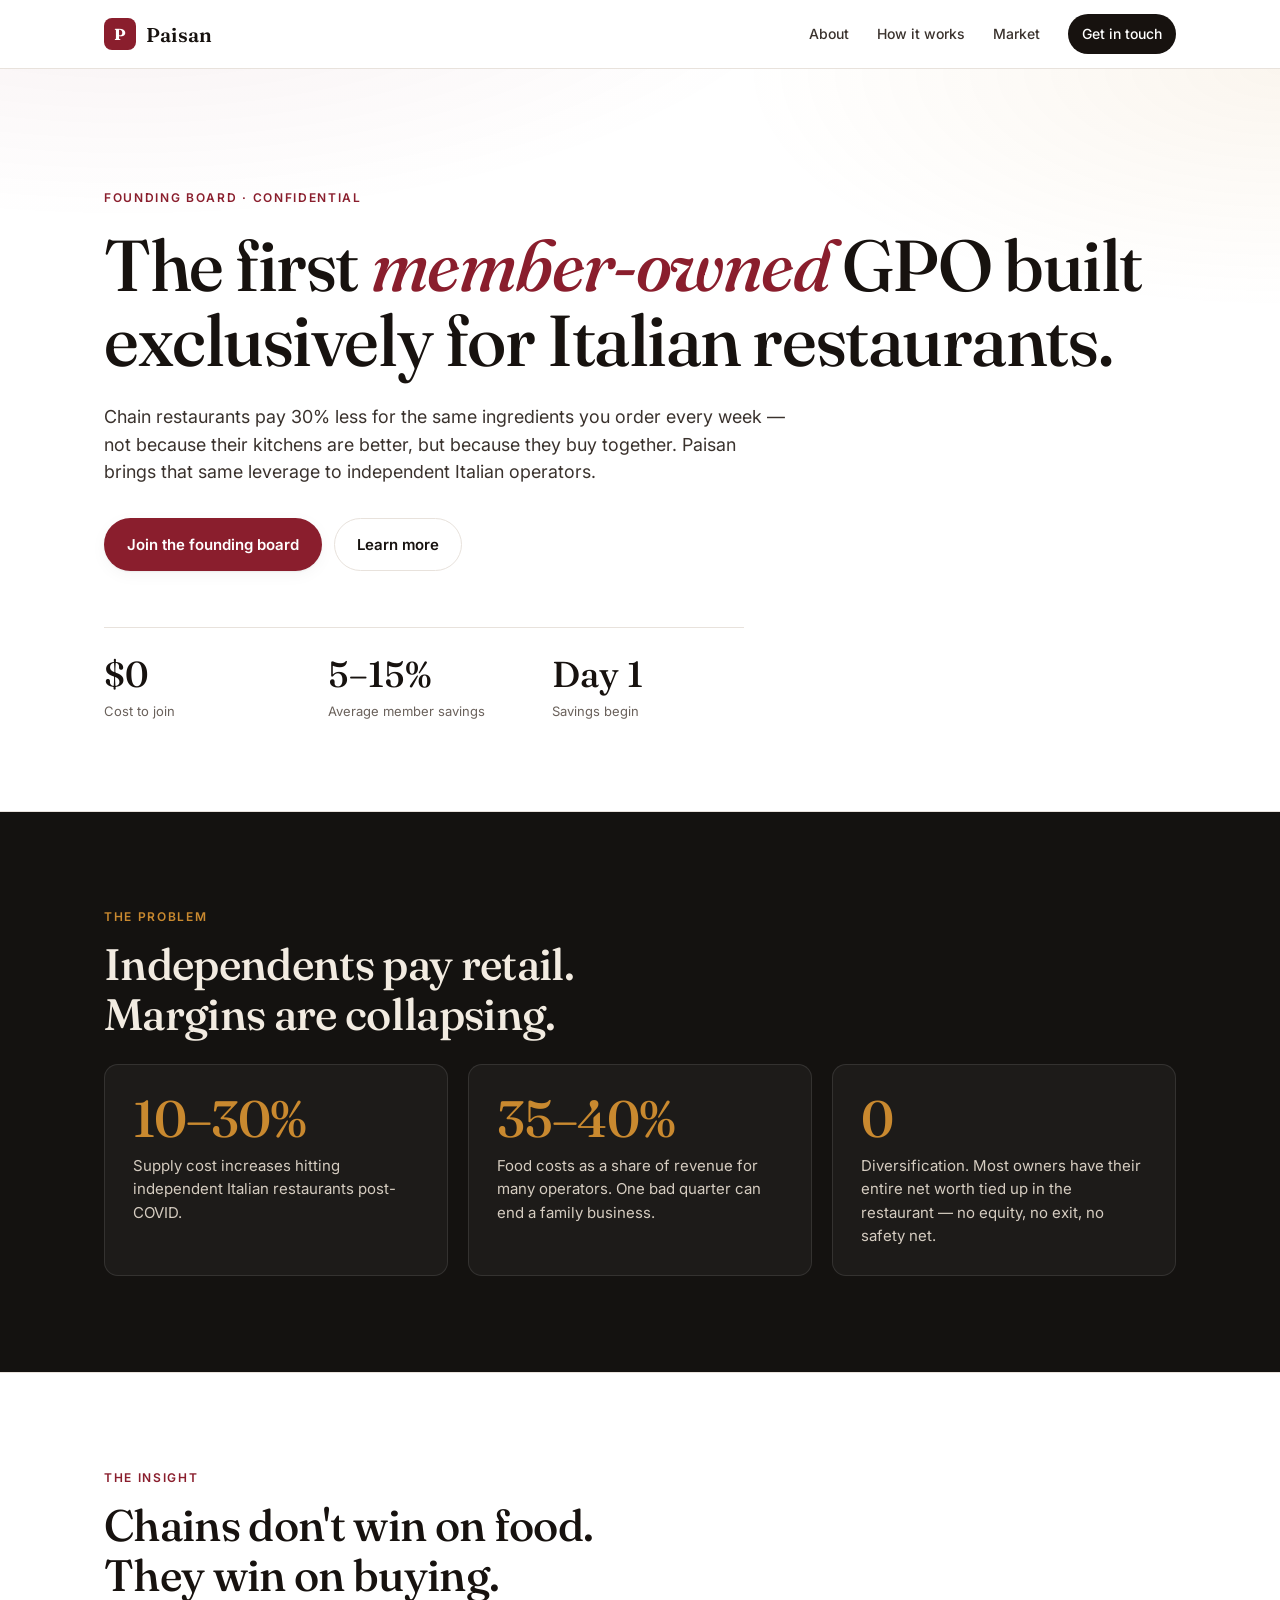
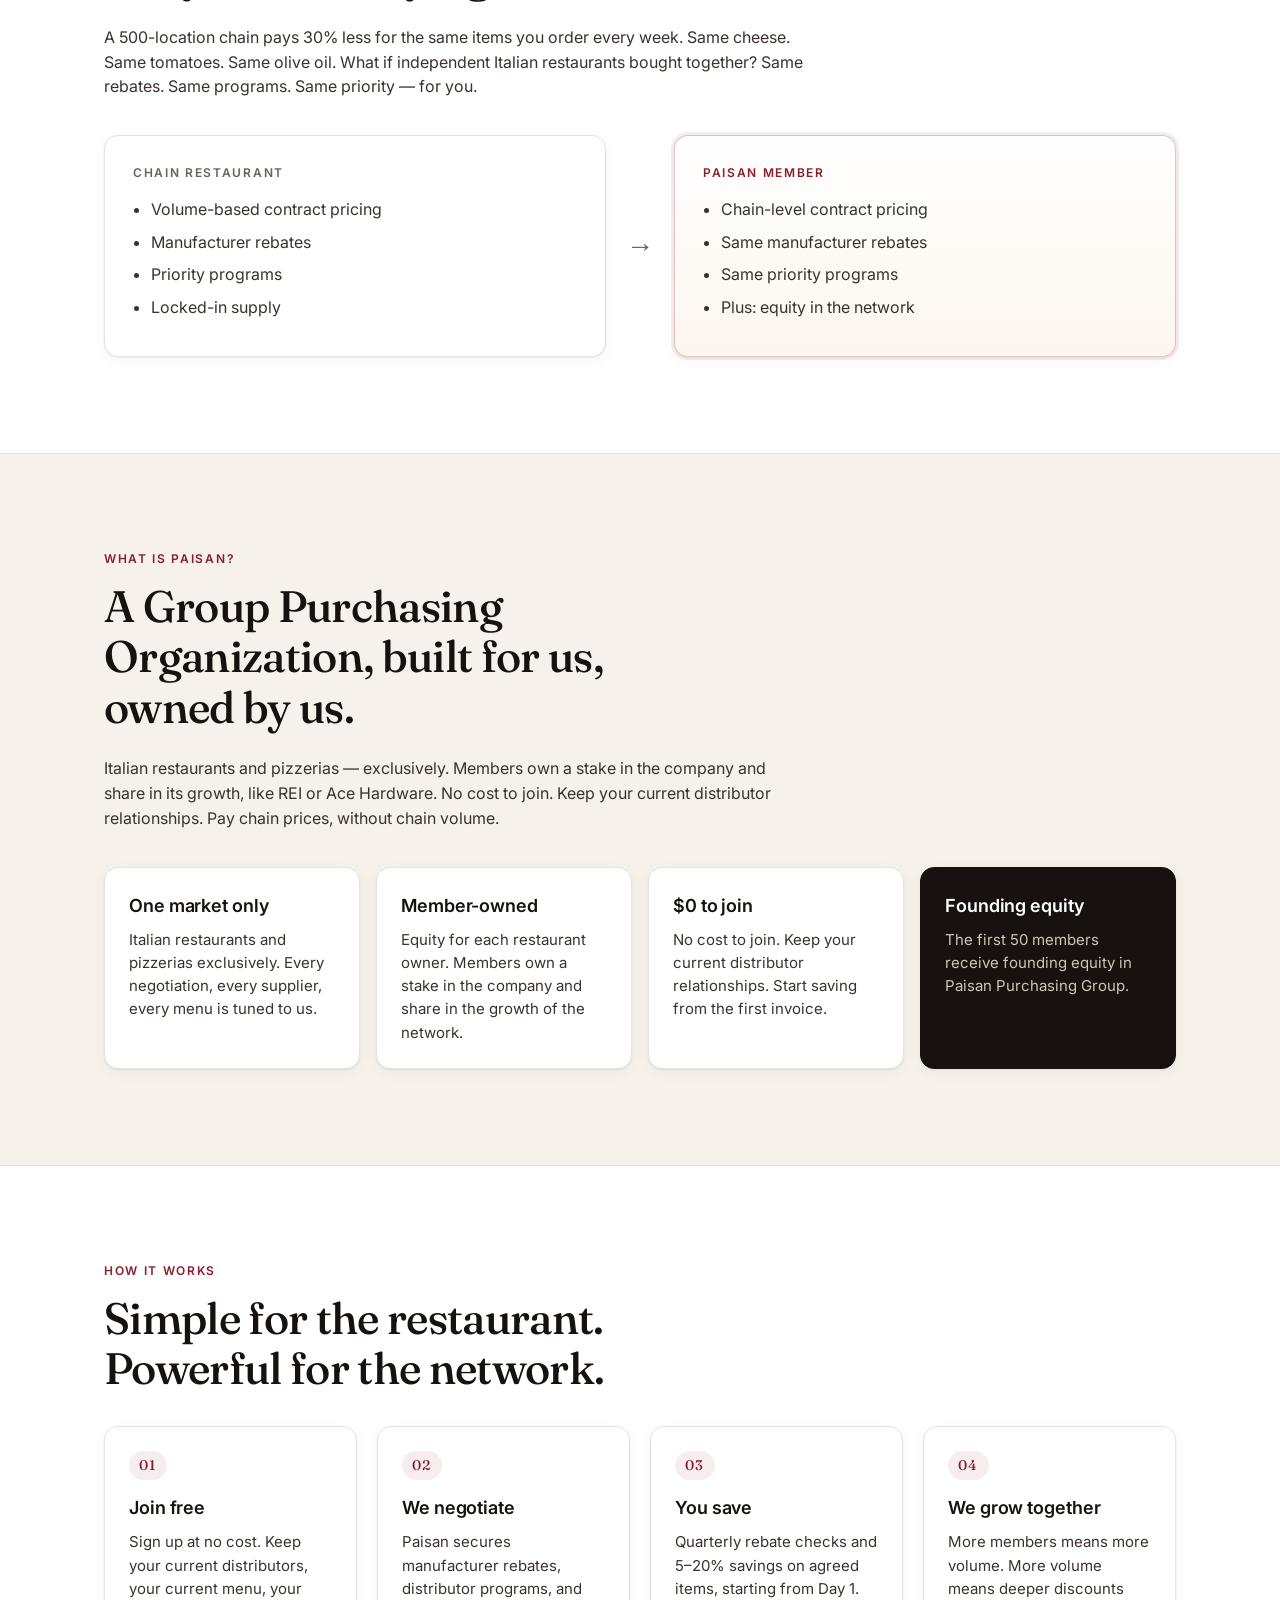
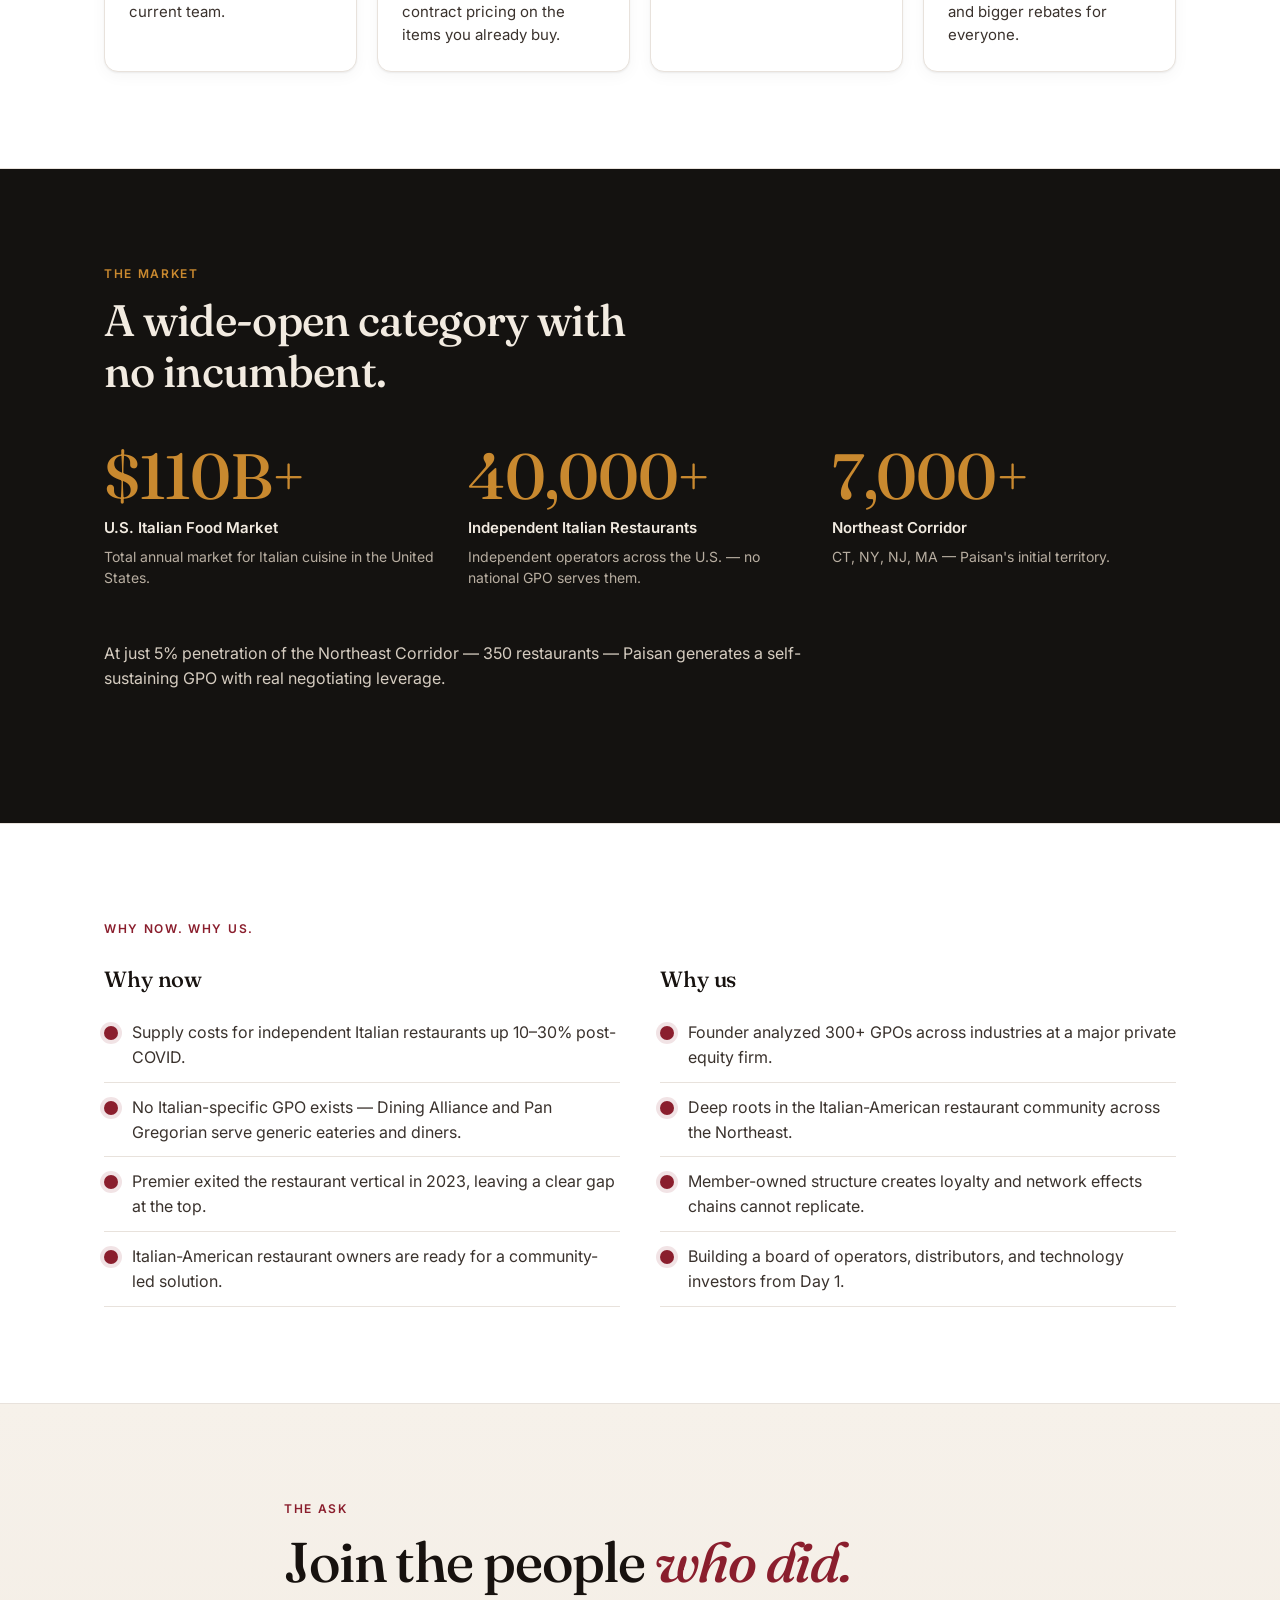
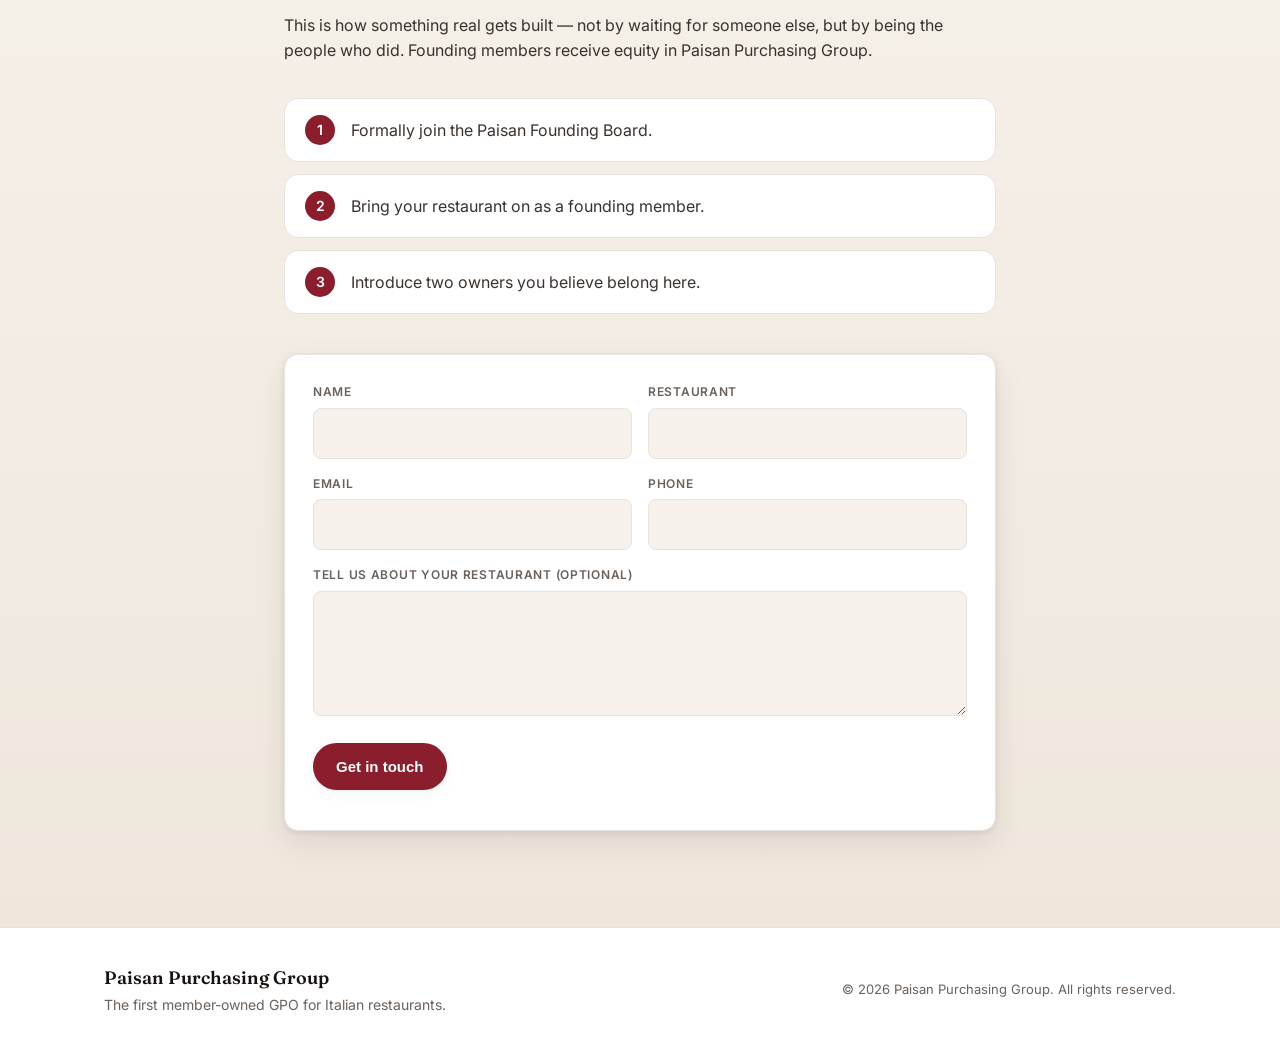
==== index.html @ 47048ef4 "Add files via upload" ====
<!doctype html>
<html lang="en">
<head>
  <meta charset="utf-8" />
  <meta name="viewport" content="width=device-width, initial-scale=1" />
  <title>Paisan Purchasing Group — The First Member-Owned GPO for Italian Restaurants</title>
  <meta name="description" content="Paisan Purchasing Group is a member-owned Group Purchasing Organization built exclusively for independent Italian restaurants and pizzerias. Chain pricing. No chain volume." />
  <meta property="og:title" content="Paisan Purchasing Group" />
  <meta property="og:description" content="The First Member-Owned GPO Built Exclusively for Italian Restaurants." />
  <meta property="og:type" content="website" />
  <link rel="preconnect" href="https://fonts.googleapis.com" />
  <link rel="preconnect" href="https://fonts.gstatic.com" crossorigin />
  <link href="https://fonts.googleapis.com/css2?family=Fraunces:opsz,wght@9..144,400;9..144,500;9..144,600;9..144,700&family=Inter:wght@400;500;600;700&display=swap" rel="stylesheet" />
  <link rel="stylesheet" href="styles.css" />
</head>
<body>
  <header class="nav">
    <div class="container nav-inner">
      <a href="#top" class="brand">
        <span class="brand-mark">P</span>
        <span class="brand-word">Paisan</span>
      </a>
      <nav>
        <a href="#about">About</a>
        <a href="#how">How it works</a>
        <a href="#market">Market</a>
        <a href="#contact" class="nav-cta">Get in touch</a>
      </nav>
    </div>
  </header>

  <main id="top">
    <!-- HERO -->
    <section class="hero">
      <div class="container">
        <p class="eyebrow">Founding Board · Confidential</p>
        <h1 class="display">
          The first <em>member-owned</em> GPO built exclusively for Italian restaurants.
        </h1>
        <p class="lede">
          Chain restaurants pay 30% less for the same ingredients you order every week —
          not because their kitchens are better, but because they buy together.
          Paisan brings that same leverage to independent Italian operators.
        </p>
        <div class="cta-row">
          <a href="#contact" class="btn btn-primary">Join the founding board</a>
          <a href="#about" class="btn btn-ghost">Learn more</a>
        </div>
        <div class="hero-stats">
          <div><strong>$0</strong><span>Cost to join</span></div>
          <div><strong>5–15%</strong><span>Average member savings</span></div>
          <div><strong>Day 1</strong><span>Savings begin</span></div>
        </div>
      </div>
    </section>

    <!-- PROBLEM -->
    <section class="section section-dark">
      <div class="container">
        <p class="section-label">The problem</p>
        <h2>Independents pay retail. Margins are collapsing.</h2>
        <div class="grid-3">
          <div class="card">
            <p class="stat-big">10–30%</p>
            <p class="card-lede">Supply cost increases hitting independent Italian restaurants post-COVID.</p>
          </div>
          <div class="card">
            <p class="stat-big">35–40%</p>
            <p class="card-lede">Food costs as a share of revenue for many operators. One bad quarter can end a family business.</p>
          </div>
          <div class="card">
            <p class="stat-big">0</p>
            <p class="card-lede">Diversification. Most owners have their entire net worth tied up in the restaurant — no equity, no exit, no safety net.</p>
          </div>
        </div>
      </div>
    </section>

    <!-- ABOUT / INSIGHT -->
    <section class="section" id="about">
      <div class="container">
        <p class="section-label">The insight</p>
        <h2>Chains don't win on food. They win on buying.</h2>
        <p class="body-lede">
          A 500-location chain pays 30% less for the same items you order every week.
          Same cheese. Same tomatoes. Same olive oil. What if independent Italian restaurants
          bought together? Same rebates. Same programs. Same priority — for you.
        </p>

        <div class="compare">
          <div class="compare-card">
            <p class="compare-label">Chain restaurant</p>
            <ul>
              <li>Volume-based contract pricing</li>
              <li>Manufacturer rebates</li>
              <li>Priority programs</li>
              <li>Locked-in supply</li>
            </ul>
          </div>
          <div class="compare-arrow" aria-hidden="true">→</div>
          <div class="compare-card compare-card-accent">
            <p class="compare-label">Paisan member</p>
            <ul>
              <li>Chain-level contract pricing</li>
              <li>Same manufacturer rebates</li>
              <li>Same priority programs</li>
              <li>Plus: equity in the network</li>
            </ul>
          </div>
        </div>
      </div>
    </section>

    <!-- WHAT IS PAISAN -->
    <section class="section section-cream">
      <div class="container">
        <p class="section-label">What is Paisan?</p>
        <h2>A Group Purchasing Organization, built for us, owned by us.</h2>
        <p class="body-lede">
          Italian restaurants and pizzerias — exclusively. Members own a stake in the company
          and share in its growth, like REI or Ace Hardware. No cost to join.
          Keep your current distributor relationships. Pay chain prices, without chain volume.
        </p>
        <div class="pillars">
          <div class="pillar">
            <h3>One market only</h3>
            <p>Italian restaurants and pizzerias exclusively. Every negotiation, every supplier, every menu is tuned to us.</p>
          </div>
          <div class="pillar">
            <h3>Member-owned</h3>
            <p>Equity for each restaurant owner. Members own a stake in the company and share in the growth of the network.</p>
          </div>
          <div class="pillar">
            <h3>$0 to join</h3>
            <p>No cost to join. Keep your current distributor relationships. Start saving from the first invoice.</p>
          </div>
          <div class="pillar pillar-accent">
            <h3>Founding equity</h3>
            <p>The first 50 members receive founding equity in Paisan Purchasing Group.</p>
          </div>
        </div>
      </div>
    </section>

    <!-- HOW IT WORKS -->
    <section class="section" id="how">
      <div class="container">
        <p class="section-label">How it works</p>
        <h2>Simple for the restaurant. Powerful for the network.</h2>
        <ol class="steps">
          <li>
            <span class="step-num">01</span>
            <h3>Join free</h3>
            <p>Sign up at no cost. Keep your current distributors, your current menu, your current team.</p>
          </li>
          <li>
            <span class="step-num">02</span>
            <h3>We negotiate</h3>
            <p>Paisan secures manufacturer rebates, distributor programs, and contract pricing on the items you already buy.</p>
          </li>
          <li>
            <span class="step-num">03</span>
            <h3>You save</h3>
            <p>Quarterly rebate checks and 5–20% savings on agreed items, starting from Day 1.</p>
          </li>
          <li>
            <span class="step-num">04</span>
            <h3>We grow together</h3>
            <p>More members means more volume. More volume means deeper discounts and bigger rebates for everyone.</p>
          </li>
        </ol>
      </div>
    </section>

    <!-- MARKET -->
    <section class="section section-dark" id="market">
      <div class="container">
        <p class="section-label">The market</p>
        <h2>A wide-open category with no incumbent.</h2>
        <div class="grid-3">
          <div class="metric">
            <p class="metric-num">$110B+</p>
            <p class="metric-label">U.S. Italian Food Market</p>
            <p class="metric-sub">Total annual market for Italian cuisine in the United States.</p>
          </div>
          <div class="metric">
            <p class="metric-num">40,000+</p>
            <p class="metric-label">Independent Italian Restaurants</p>
            <p class="metric-sub">Independent operators across the U.S. — no national GPO serves them.</p>
          </div>
          <div class="metric">
            <p class="metric-num">7,000+</p>
            <p class="metric-label">Northeast Corridor</p>
            <p class="metric-sub">CT, NY, NJ, MA — Paisan's initial territory.</p>
          </div>
        </div>
        <p class="body-lede small-lede">
          At just 5% penetration of the Northeast Corridor — 350 restaurants —
          Paisan generates a self-sustaining GPO with real negotiating leverage.
        </p>
      </div>
    </section>

    <!-- WHY NOW -->
    <section class="section">
      <div class="container">
        <p class="section-label">Why now. Why us.</p>
        <div class="two-col">
          <div>
            <h3>Why now</h3>
            <ul class="check-list">
              <li>Supply costs for independent Italian restaurants up 10–30% post-COVID.</li>
              <li>No Italian-specific GPO exists — Dining Alliance and Pan Gregorian serve generic eateries and diners.</li>
              <li>Premier exited the restaurant vertical in 2023, leaving a clear gap at the top.</li>
              <li>Italian-American restaurant owners are ready for a community-led solution.</li>
            </ul>
          </div>
          <div>
            <h3>Why us</h3>
            <ul class="check-list">
              <li>Founder analyzed 300+ GPOs across industries at a major private equity firm.</li>
              <li>Deep roots in the Italian-American restaurant community across the Northeast.</li>
              <li>Member-owned structure creates loyalty and network effects chains cannot replicate.</li>
              <li>Building a board of operators, distributors, and technology investors from Day 1.</li>
            </ul>
          </div>
        </div>
      </div>
    </section>

    <!-- CONTACT -->
    <section class="section section-cta" id="contact">
      <div class="container contact-inner">
        <p class="section-label">The ask</p>
        <h2 class="display-2">Join the people <em>who did.</em></h2>
        <p class="body-lede">
          This is how something real gets built — not by waiting for someone else,
          but by being the people who did. Founding members receive equity in
          Paisan Purchasing Group.
        </p>
        <ol class="ask-list">
          <li><span>1</span>Formally join the Paisan Founding Board.</li>
          <li><span>2</span>Bring your restaurant on as a founding member.</li>
          <li><span>3</span>Introduce two owners you believe belong here.</li>
        </ol>

        <form class="contact-form" action="mailto:hello@paisangroup.com" method="post" enctype="text/plain" onsubmit="return handleSubmit(event)">
          <div class="field-row">
            <label>
              <span>Name</span>
              <input type="text" name="name" required />
            </label>
            <label>
              <span>Restaurant</span>
              <input type="text" name="restaurant" />
            </label>
          </div>
          <div class="field-row">
            <label>
              <span>Email</span>
              <input type="email" name="email" required />
            </label>
            <label>
              <span>Phone</span>
              <input type="tel" name="phone" />
            </label>
          </div>
          <label class="full">
            <span>Tell us about your restaurant (optional)</span>
            <textarea name="message" rows="4"></textarea>
          </label>
          <button type="submit" class="btn btn-primary">Get in touch</button>
          <p class="form-note" id="form-note"></p>
        </form>
      </div>
    </section>
  </main>

  <footer class="footer">
    <div class="container footer-inner">
      <div>
        <p class="footer-brand">Paisan Purchasing Group</p>
        <p class="footer-tag">The first member-owned GPO for Italian restaurants.</p>
      </div>
      <p class="footer-copy">© <span id="year"></span> Paisan Purchasing Group. All rights reserved.</p>
    </div>
  </footer>

  <script>
    document.getElementById('year').textContent = new Date().getFullYear();
    function handleSubmit(e) {
      // Lightweight UX so the form doesn't silently "do nothing" before a backend is wired up.
      const note = document.getElementById('form-note');
      note.textContent = "Opening your email app... if nothing happens, email hello@paisangroup.com directly.";
      return true;
    }
  </script>
</body>
</html>
---- styles.css ----
:root {
  --ink: #17120f;
  --ink-soft: #3a322d;
  --muted: #6a615b;
  --line: #e8e2dc;
  --cream: #f6f1ea;
  --cream-deep: #efe7dc;
  --paper: #ffffff;
  --wine: #8a1e2d;
  --wine-deep: #6f1724;
  --accent: #c9892f;
  --dark: #141210;
  --dark-2: #1f1b18;
  --radius: 14px;
  --radius-sm: 8px;
  --shadow-1: 0 1px 2px rgba(20, 16, 12, 0.06), 0 4px 16px rgba(20, 16, 12, 0.04);
  --shadow-2: 0 2px 6px rgba(20, 16, 12, 0.08), 0 12px 32px rgba(20, 16, 12, 0.08);
  --serif: "Fraunces", "Iowan Old Style", Georgia, serif;
  --sans: "Inter", -apple-system, BlinkMacSystemFont, "Segoe UI", Helvetica, Arial, sans-serif;
}

* { box-sizing: border-box; }
html, body { margin: 0; padding: 0; }
body {
  font-family: var(--sans);
  color: var(--ink);
  background: var(--paper);
  -webkit-font-smoothing: antialiased;
  -moz-osx-font-smoothing: grayscale;
  line-height: 1.55;
}
a { color: inherit; text-decoration: none; }
img { max-width: 100%; display: block; }

/* Layout */
.container {
  max-width: 1120px;
  margin: 0 auto;
  padding: 0 24px;
}
.section {
  padding: 96px 0;
  border-top: 1px solid var(--line);
}
.section-cream { background: var(--cream); }
.section-dark  { background: var(--dark); color: #f2ebe1; }
.section-dark .section-label,
.section-dark h2,
.section-dark .body-lede { color: #f2ebe1; }
.section-cta {
  background: linear-gradient(180deg, var(--cream) 0%, var(--cream-deep) 100%);
}

/* Nav */
.nav {
  position: sticky; top: 0; z-index: 30;
  backdrop-filter: saturate(140%) blur(10px);
  background: rgba(255,255,255,0.75);
  border-bottom: 1px solid var(--line);
}
.nav-inner {
  display: flex; align-items: center; justify-content: space-between;
  height: 68px;
}
.brand { display: inline-flex; align-items: center; gap: 10px; font-weight: 600; }
.brand-mark {
  display: inline-grid; place-items: center;
  width: 32px; height: 32px; border-radius: 8px;
  background: var(--wine); color: #fff; font-family: var(--serif); font-weight: 700;
  letter-spacing: 0.5px;
}
.brand-word { font-family: var(--serif); font-size: 20px; letter-spacing: 0.2px; }
.nav nav { display: flex; align-items: center; gap: 28px; }
.nav nav a { color: var(--ink-soft); font-size: 14px; font-weight: 500; }
.nav nav a:hover { color: var(--ink); }
.nav-cta {
  background: var(--ink); color: #fff !important;
  padding: 9px 14px; border-radius: 999px; font-size: 13px;
}
.nav-cta:hover { background: var(--wine); }

/* Typography */
.display, h1 {
  font-family: var(--serif);
  font-weight: 500;
  font-size: clamp(40px, 6vw, 72px);
  line-height: 1.05;
  letter-spacing: -0.02em;
  margin: 20px 0 24px;
}
.display em, h1 em { font-style: italic; color: var(--wine); }
.display-2 {
  font-family: var(--serif);
  font-weight: 500;
  font-size: clamp(36px, 5vw, 56px);
  line-height: 1.08;
  letter-spacing: -0.02em;
  margin: 14px 0 20px;
}
.display-2 em { font-style: italic; color: var(--wine); }
h2 {
  font-family: var(--serif);
  font-weight: 500;
  font-size: clamp(28px, 3.6vw, 44px);
  line-height: 1.15;
  letter-spacing: -0.015em;
  margin: 12px 0 24px;
  max-width: 20ch;
}
h3 {
  font-family: var(--sans);
  font-weight: 600;
  font-size: 18px;
  letter-spacing: -0.005em;
  margin: 0 0 8px;
}
.eyebrow, .section-label {
  font-family: var(--sans);
  font-weight: 600;
  font-size: 12px;
  letter-spacing: 0.14em;
  text-transform: uppercase;
  color: var(--wine);
  margin: 0;
}
.section-dark .section-label { color: var(--accent); }
.lede {
  font-size: clamp(17px, 1.4vw, 20px);
  color: var(--ink-soft);
  max-width: 62ch;
  margin: 0 0 32px;
}
.body-lede {
  font-size: clamp(16px, 1.2vw, 18px);
  color: var(--ink-soft);
  max-width: 70ch;
  margin: 0 0 36px;
}
.small-lede { margin-top: 28px; color: #d5ccc0; }
.section-dark .body-lede { color: #d5ccc0; }

/* Hero */
.hero {
  padding: 120px 0 88px;
  background:
    radial-gradient(1200px 500px at 10% -20%, rgba(138,30,45,0.08), transparent 60%),
    radial-gradient(900px 400px at 100% 0%, rgba(201,137,47,0.08), transparent 60%),
    var(--paper);
}
.cta-row { display: flex; gap: 12px; flex-wrap: wrap; margin-bottom: 56px; }

/* Buttons */
.btn {
  display: inline-flex; align-items: center; justify-content: center;
  padding: 14px 22px;
  border-radius: 999px;
  font-weight: 600; font-size: 15px;
  transition: transform .15s ease, background .2s ease, color .2s ease, box-shadow .2s ease;
  border: 1px solid transparent;
  cursor: pointer;
}
.btn-primary { background: var(--wine); color: #fff; box-shadow: var(--shadow-1); }
.btn-primary:hover { background: var(--wine-deep); transform: translateY(-1px); }
.btn-ghost { background: transparent; color: var(--ink); border-color: var(--line); }
.btn-ghost:hover { background: var(--cream); }

/* Hero stats */
.hero-stats {
  display: grid; grid-template-columns: repeat(3, 1fr); gap: 32px;
  max-width: 640px;
  border-top: 1px solid var(--line);
  padding-top: 28px;
}
.hero-stats strong {
  display: block;
  font-family: var(--serif); font-weight: 500;
  font-size: clamp(28px, 3vw, 36px);
  line-height: 1; color: var(--ink);
  margin-bottom: 6px;
}
.hero-stats span { font-size: 13px; color: var(--muted); }

/* Cards */
.grid-3 {
  display: grid; grid-template-columns: repeat(3, 1fr); gap: 20px;
  margin-top: 24px;
}
.card {
  background: rgba(255,255,255,0.04);
  border: 1px solid rgba(255,255,255,0.1);
  border-radius: var(--radius);
  padding: 28px;
}
.section:not(.section-dark) .card {
  background: var(--paper);
  border: 1px solid var(--line);
  box-shadow: var(--shadow-1);
}
.stat-big {
  font-family: var(--serif);
  font-weight: 500;
  font-size: clamp(36px, 4vw, 52px);
  line-height: 1;
  color: var(--accent);
  margin: 0 0 10px;
  letter-spacing: -0.02em;
}
.section:not(.section-dark) .stat-big { color: var(--wine); }
.card-lede { color: #d5ccc0; margin: 0; font-size: 15px; }
.section:not(.section-dark) .card-lede { color: var(--ink-soft); }

/* Metrics */
.metric { padding: 24px 0; }
.metric-num {
  font-family: var(--serif); font-weight: 500;
  font-size: clamp(40px, 5vw, 64px);
  color: var(--accent); margin: 0 0 8px; line-height: 1; letter-spacing: -0.02em;
}
.metric-label { font-weight: 600; font-size: 15px; margin: 0 0 6px; color: #f2ebe1; }
.metric-sub { margin: 0; color: #b8aea1; font-size: 14px; }

/* Compare */
.compare {
  display: grid; grid-template-columns: 1fr auto 1fr; gap: 20px; align-items: stretch;
  margin-top: 32px;
}
.compare-card {
  border: 1px solid var(--line);
  border-radius: var(--radius);
  padding: 28px;
  background: var(--paper);
  box-shadow: var(--shadow-1);
}
.compare-card ul { padding-left: 18px; margin: 14px 0 0; color: var(--ink-soft); }
.compare-card li { margin-bottom: 8px; }
.compare-card-accent {
  background: linear-gradient(180deg, #fff 0%, #fcf6ee 100%);
  border-color: rgba(138,30,45,0.25);
  position: relative;
}
.compare-card-accent::after {
  content: ""; position: absolute; inset: -1px; border-radius: var(--radius);
  pointer-events: none; box-shadow: 0 0 0 3px rgba(138,30,45,0.08);
}
.compare-label {
  font-size: 12px; letter-spacing: 0.14em; text-transform: uppercase;
  color: var(--muted); font-weight: 600; margin: 0 0 4px;
}
.compare-card-accent .compare-label { color: var(--wine); }
.compare-arrow {
  align-self: center;
  font-size: 28px; color: var(--muted);
  font-family: var(--serif);
}

/* Pillars */
.pillars {
  display: grid; grid-template-columns: repeat(4, 1fr); gap: 16px; margin-top: 32px;
}
.pillar {
  background: var(--paper);
  border: 1px solid var(--line);
  border-radius: var(--radius);
  padding: 24px;
  min-height: 180px;
  box-shadow: var(--shadow-1);
}
.pillar p { color: var(--ink-soft); margin: 0; font-size: 15px; }
.pillar-accent {
  background: var(--ink); color: #f2ebe1; border-color: var(--ink);
}
.pillar-accent h3 { color: #fff; }
.pillar-accent p { color: #cfc5b9; }

/* Steps */
.steps {
  list-style: none; padding: 0; margin: 32px 0 0;
  display: grid; grid-template-columns: repeat(4, 1fr); gap: 20px;
  counter-reset: step;
}
.steps li {
  background: var(--paper);
  border: 1px solid var(--line);
  border-radius: var(--radius);
  padding: 24px;
  box-shadow: var(--shadow-1);
  position: relative;
}
.step-num {
  display: inline-block;
  font-family: var(--serif);
  font-weight: 500;
  font-size: 14px;
  color: var(--wine);
  letter-spacing: 0.1em;
  margin-bottom: 14px;
  padding: 4px 10px;
  border-radius: 999px;
  background: rgba(138,30,45,0.08);
}
.steps p { margin: 0; color: var(--ink-soft); font-size: 15px; }

/* Two column */
.two-col {
  display: grid; grid-template-columns: 1fr 1fr; gap: 40px; margin-top: 24px;
}
.two-col h3 { font-family: var(--serif); font-weight: 500; font-size: 22px; margin-bottom: 12px; }
.check-list { list-style: none; padding: 0; margin: 0; }
.check-list li {
  padding: 12px 0 12px 28px;
  position: relative;
  color: var(--ink-soft);
  border-bottom: 1px solid var(--line);
}
.check-list li::before {
  content: ""; position: absolute;
  left: 0; top: 18px;
  width: 14px; height: 14px;
  border-radius: 50%;
  background: var(--wine);
  box-shadow: 0 0 0 4px rgba(138,30,45,0.12);
}

/* CTA / contact */
.contact-inner { max-width: 760px; margin: 0 auto; text-align: left; }
.ask-list {
  list-style: none; padding: 0; margin: 0 0 40px;
  display: grid; gap: 12px;
}
.ask-list li {
  display: flex; align-items: center; gap: 16px;
  padding: 16px 20px;
  background: #fff;
  border-radius: var(--radius);
  border: 1px solid var(--line);
  font-size: 16px; color: var(--ink-soft);
}
.ask-list li span {
  display: inline-grid; place-items: center;
  width: 30px; height: 30px; border-radius: 50%;
  background: var(--wine); color: #fff; font-weight: 600; font-size: 14px;
  flex: 0 0 auto;
}
.contact-form {
  background: #fff;
  border: 1px solid var(--line);
  border-radius: var(--radius);
  padding: 28px;
  box-shadow: var(--shadow-2);
}
.field-row { display: grid; grid-template-columns: 1fr 1fr; gap: 16px; margin-bottom: 16px; }
.contact-form label { display: block; }
.contact-form label.full { margin-bottom: 20px; }
.contact-form span {
  display: block;
  font-size: 12px; color: var(--muted); font-weight: 600;
  letter-spacing: 0.06em; text-transform: uppercase;
  margin-bottom: 6px;
}
.contact-form input, .contact-form textarea {
  width: 100%;
  font: inherit; color: var(--ink);
  padding: 12px 14px;
  border: 1px solid var(--line); border-radius: var(--radius-sm);
  background: var(--cream);
  transition: border-color .15s ease, background .15s ease;
}
.contact-form input:focus, .contact-form textarea:focus {
  outline: none; border-color: var(--wine); background: #fff;
}
.form-note { font-size: 13px; color: var(--muted); margin: 12px 0 0; }

/* Footer */
.footer {
  padding: 36px 0;
  border-top: 1px solid var(--line);
  background: var(--paper);
}
.footer-inner {
  display: flex; justify-content: space-between; align-items: center; gap: 16px; flex-wrap: wrap;
}
.footer-brand { font-family: var(--serif); font-weight: 600; font-size: 18px; margin: 0; }
.footer-tag { color: var(--muted); font-size: 14px; margin: 2px 0 0; }
.footer-copy { color: var(--muted); font-size: 13px; margin: 0; }

/* Responsive */
@media (max-width: 960px) {
  .nav nav a:not(.nav-cta) { display: none; }
  .grid-3, .pillars, .steps { grid-template-columns: 1fr 1fr; }
  .two-col { grid-template-columns: 1fr; }
  .compare { grid-template-columns: 1fr; }
  .compare-arrow { transform: rotate(90deg); justify-self: center; }
  .hero-stats { grid-template-columns: repeat(3, 1fr); gap: 16px; }
}
@media (max-width: 600px) {
  .section { padding: 72px 0; }
  .hero { padding: 88px 0 64px; }
  .grid-3, .pillars, .steps { grid-template-columns: 1fr; }
  .field-row { grid-template-columns: 1fr; }
  .hero-stats { grid-template-columns: 1fr 1fr 1fr; }
  .hero-stats strong { font-size: 24px; }
}
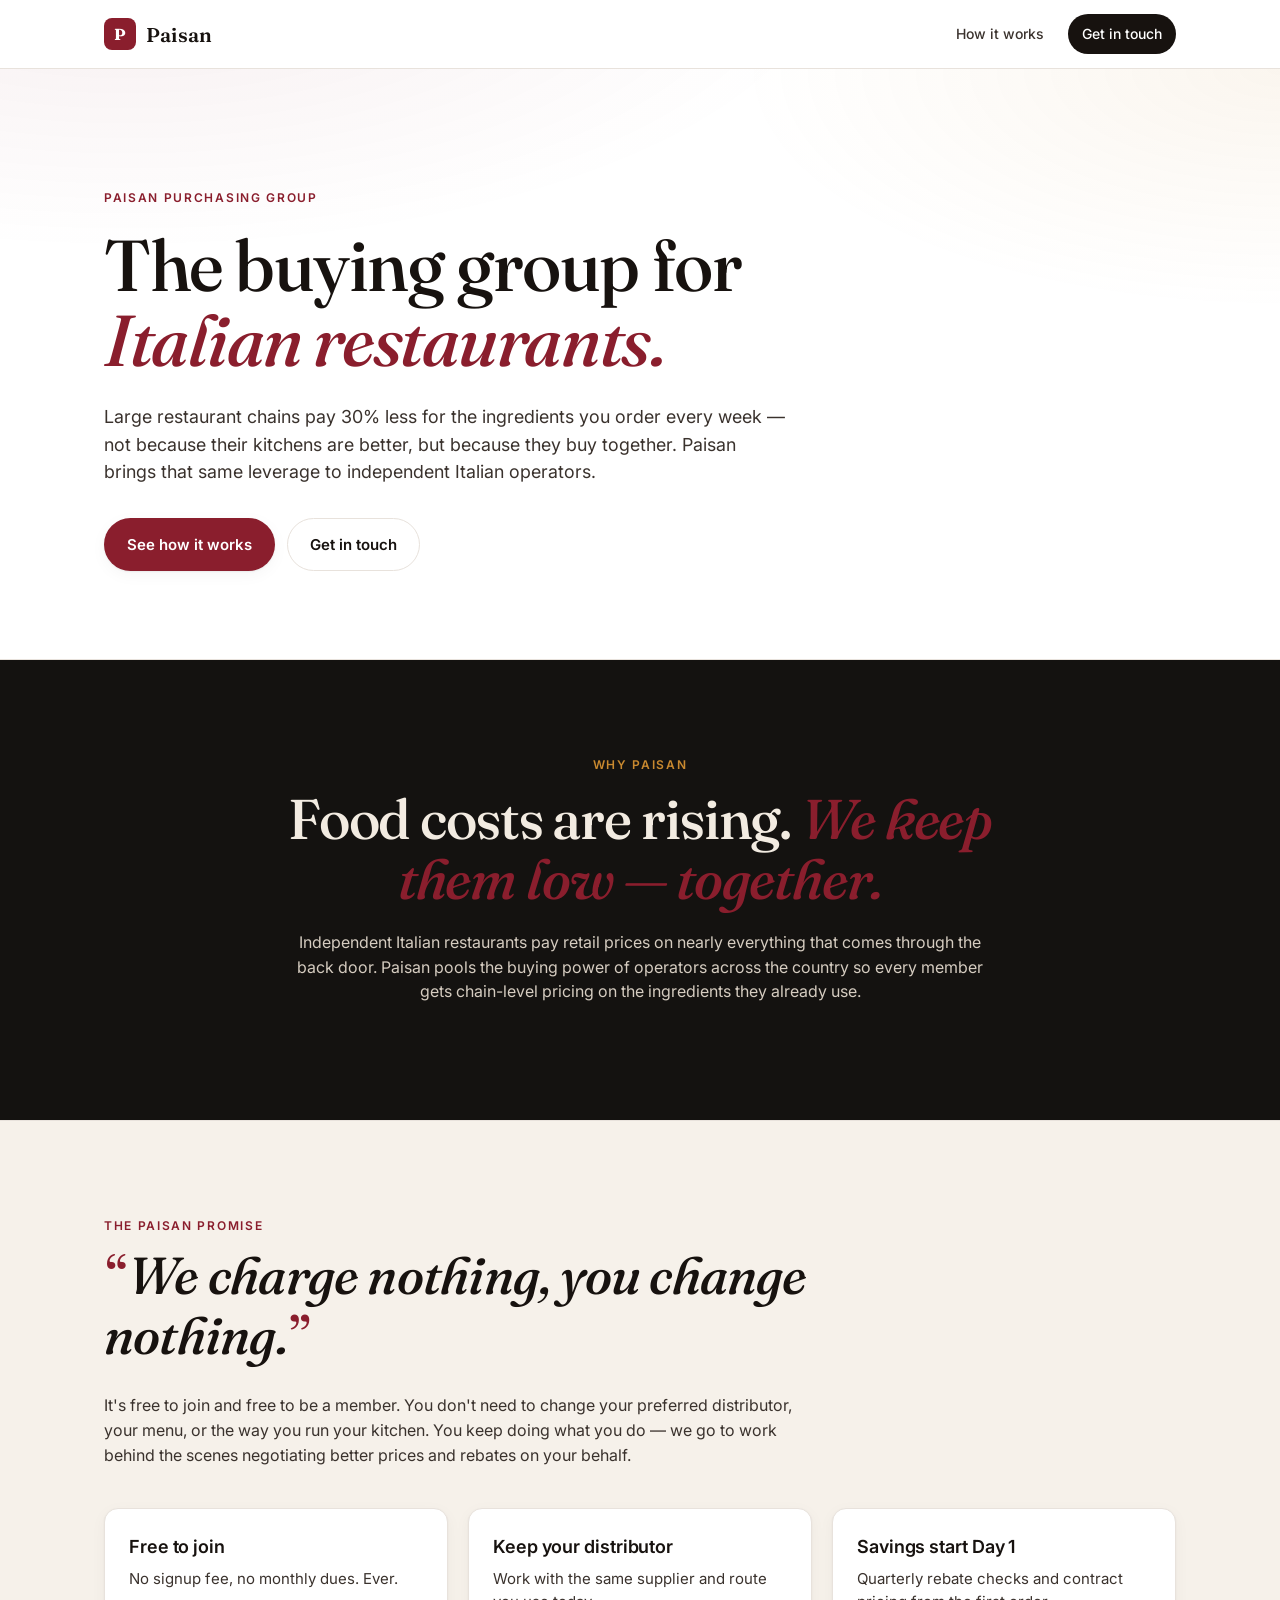
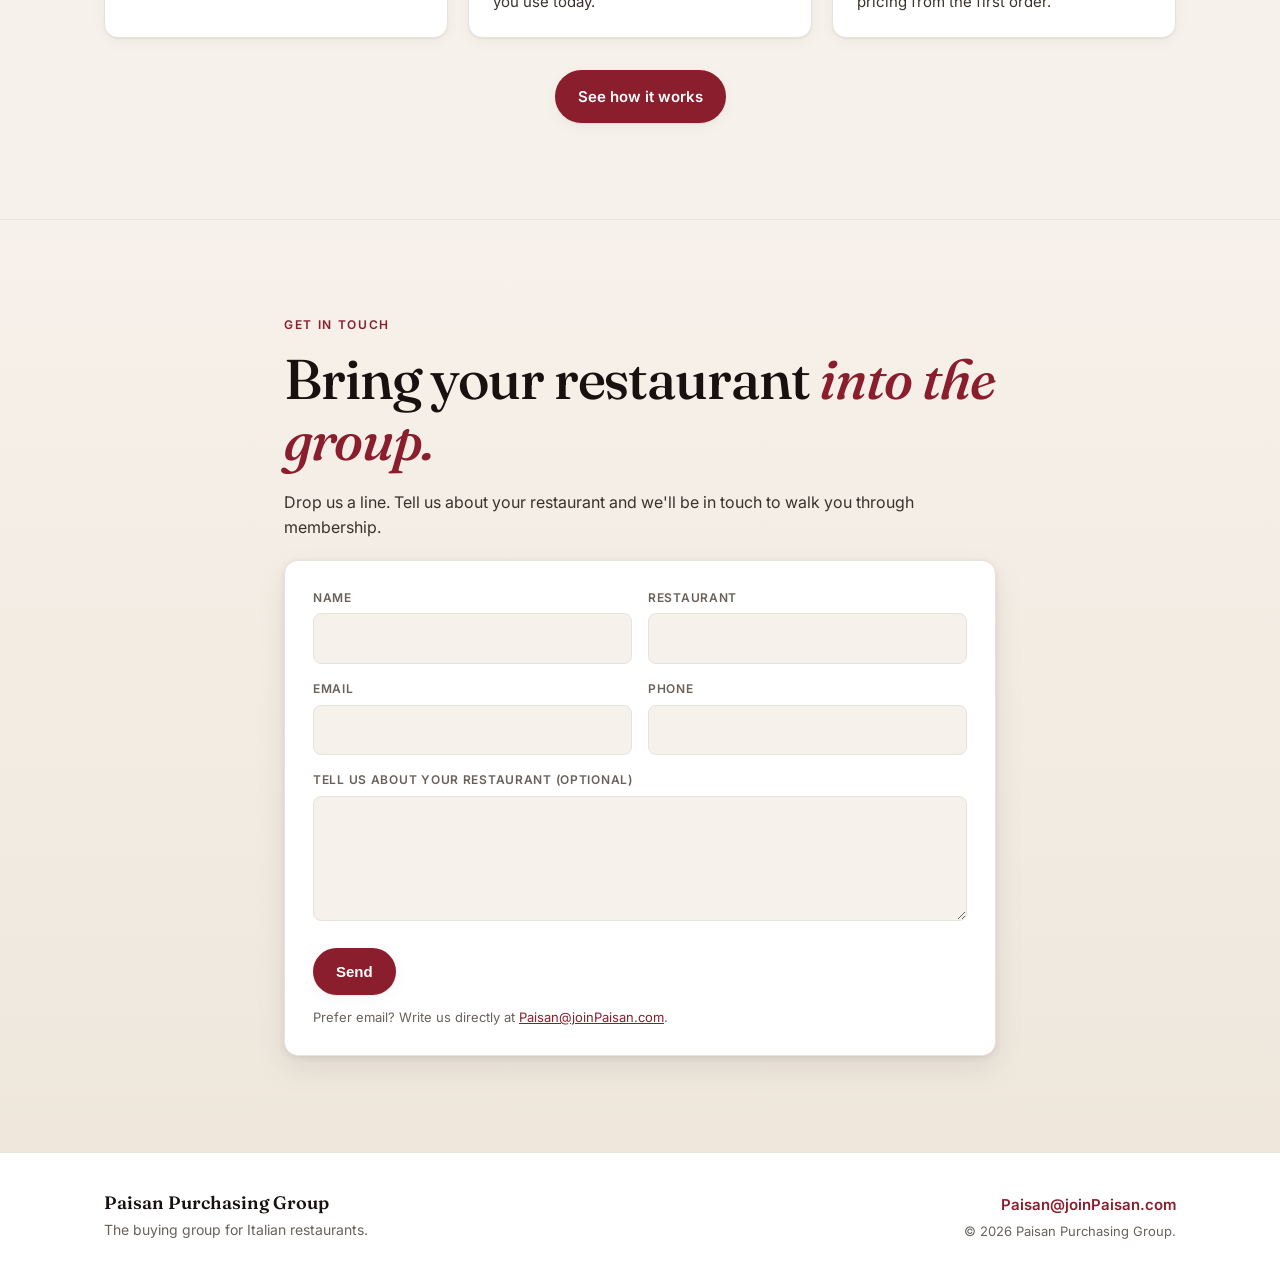
==== commit e67174e4: "Add files via upload Rewrite landing pages, make into 2 pages, + add How it works" ====
--- a/index.html
+++ b/index.html
@@ -3,10 +3,10 @@
 <head>
   <meta charset="utf-8" />
   <meta name="viewport" content="width=device-width, initial-scale=1" />
-  <title>Paisan Purchasing Group — The First Member-Owned GPO for Italian Restaurants</title>
-  <meta name="description" content="Paisan Purchasing Group is a member-owned Group Purchasing Organization built exclusively for independent Italian restaurants and pizzerias. Chain pricing. No chain volume." />
+  <title>Paisan Purchasing Group — The buying group for Italian restaurants</title>
+  <meta name="description" content="Paisan Purchasing Group is the buying group for independent Italian restaurants. Chain-level pricing on the ingredients you already buy. Free to join. Keep your distributor." />
   <meta property="og:title" content="Paisan Purchasing Group" />
-  <meta property="og:description" content="The First Member-Owned GPO Built Exclusively for Italian Restaurants." />
+  <meta property="og:description" content="The buying group for Italian restaurants. We charge nothing, you change nothing." />
   <meta property="og:type" content="website" />
   <link rel="preconnect" href="https://fonts.googleapis.com" />
   <link rel="preconnect" href="https://fonts.gstatic.com" crossorigin />
@@ -16,14 +16,12 @@
 <body>
   <header class="nav">
     <div class="container nav-inner">
-      <a href="#top" class="brand">
+      <a href="/" class="brand">
         <span class="brand-mark">P</span>
         <span class="brand-word">Paisan</span>
       </a>
       <nav>
-        <a href="#about">About</a>
-        <a href="#how">How it works</a>
-        <a href="#market">Market</a>
+        <a href="/how-it-works.html">How it works</a>
         <a href="#contact" class="nav-cta">Get in touch</a>
       </nav>
     </div>
@@ -33,197 +31,67 @@
     <!-- HERO -->
     <section class="hero">
       <div class="container">
-        <p class="eyebrow">Founding Board · Confidential</p>
+        <p class="eyebrow">Paisan Purchasing Group</p>
         <h1 class="display">
-          The first <em>member-owned</em> GPO built exclusively for Italian restaurants.
+          The buying group for <em>Italian restaurants.</em>
         </h1>
         <p class="lede">
-          Chain restaurants pay 30% less for the same ingredients you order every week —
+          Large restaurant chains pay 30% less for the ingredients you order every week —
           not because their kitchens are better, but because they buy together.
           Paisan brings that same leverage to independent Italian operators.
         </p>
         <div class="cta-row">
-          <a href="#contact" class="btn btn-primary">Join the founding board</a>
-          <a href="#about" class="btn btn-ghost">Learn more</a>
-        </div>
-        <div class="hero-stats">
-          <div><strong>$0</strong><span>Cost to join</span></div>
-          <div><strong>5–15%</strong><span>Average member savings</span></div>
-          <div><strong>Day 1</strong><span>Savings begin</span></div>
+          <a href="/how-it-works.html" class="btn btn-primary">See how it works</a>
+          <a href="#contact" class="btn btn-ghost">Get in touch</a>
         </div>
       </div>
     </section>
 
-    <!-- PROBLEM -->
+    <!-- RISING COSTS BAND -->
     <section class="section section-dark">
-      <div class="container">
-        <p class="section-label">The problem</p>
-        <h2>Independents pay retail. Margins are collapsing.</h2>
-        <div class="grid-3">
-          <div class="card">
-            <p class="stat-big">10–30%</p>
-            <p class="card-lede">Supply cost increases hitting independent Italian restaurants post-COVID.</p>
-          </div>
-          <div class="card">
-            <p class="stat-big">35–40%</p>
-            <p class="card-lede">Food costs as a share of revenue for many operators. One bad quarter can end a family business.</p>
-          </div>
-          <div class="card">
-            <p class="stat-big">0</p>
-            <p class="card-lede">Diversification. Most owners have their entire net worth tied up in the restaurant — no equity, no exit, no safety net.</p>
-          </div>
-        </div>
-      </div>
-    </section>
-
-    <!-- ABOUT / INSIGHT -->
-    <section class="section" id="about">
-      <div class="container">
-        <p class="section-label">The insight</p>
-        <h2>Chains don't win on food. They win on buying.</h2>
-        <p class="body-lede">
-          A 500-location chain pays 30% less for the same items you order every week.
-          Same cheese. Same tomatoes. Same olive oil. What if independent Italian restaurants
-          bought together? Same rebates. Same programs. Same priority — for you.
-        </p>
-
-        <div class="compare">
-          <div class="compare-card">
-            <p class="compare-label">Chain restaurant</p>
-            <ul>
-              <li>Volume-based contract pricing</li>
-              <li>Manufacturer rebates</li>
-              <li>Priority programs</li>
-              <li>Locked-in supply</li>
-            </ul>
-          </div>
-          <div class="compare-arrow" aria-hidden="true">→</div>
-          <div class="compare-card compare-card-accent">
-            <p class="compare-label">Paisan member</p>
-            <ul>
-              <li>Chain-level contract pricing</li>
-              <li>Same manufacturer rebates</li>
-              <li>Same priority programs</li>
-              <li>Plus: equity in the network</li>
-            </ul>
-          </div>
-        </div>
-      </div>
-    </section>
-
-    <!-- WHAT IS PAISAN -->
-    <section class="section section-cream">
-      <div class="container">
-        <p class="section-label">What is Paisan?</p>
-        <h2>A Group Purchasing Organization, built for us, owned by us.</h2>
-        <p class="body-lede">
-          Italian restaurants and pizzerias — exclusively. Members own a stake in the company
-          and share in its growth, like REI or Ace Hardware. No cost to join.
-          Keep your current distributor relationships. Pay chain prices, without chain volume.
-        </p>
-        <div class="pillars">
-          <div class="pillar">
-            <h3>One market only</h3>
-            <p>Italian restaurants and pizzerias exclusively. Every negotiation, every supplier, every menu is tuned to us.</p>
-          </div>
-          <div class="pillar">
-            <h3>Member-owned</h3>
-            <p>Equity for each restaurant owner. Members own a stake in the company and share in the growth of the network.</p>
-          </div>
-          <div class="pillar">
-            <h3>$0 to join</h3>
-            <p>No cost to join. Keep your current distributor relationships. Start saving from the first invoice.</p>
-          </div>
-          <div class="pillar pillar-accent">
-            <h3>Founding equity</h3>
-            <p>The first 50 members receive founding equity in Paisan Purchasing Group.</p>
-          </div>
-        </div>
-      </div>
-    </section>
-
-    <!-- HOW IT WORKS -->
-    <section class="section" id="how">
-      <div class="container">
-        <p class="section-label">How it works</p>
-        <h2>Simple for the restaurant. Powerful for the network.</h2>
-        <ol class="steps">
-          <li>
-            <span class="step-num">01</span>
-            <h3>Join free</h3>
-            <p>Sign up at no cost. Keep your current distributors, your current menu, your current team.</p>
-          </li>
-          <li>
-            <span class="step-num">02</span>
-            <h3>We negotiate</h3>
-            <p>Paisan secures manufacturer rebates, distributor programs, and contract pricing on the items you already buy.</p>
-          </li>
-          <li>
-            <span class="step-num">03</span>
-            <h3>You save</h3>
-            <p>Quarterly rebate checks and 5–20% savings on agreed items, starting from Day 1.</p>
-          </li>
-          <li>
-            <span class="step-num">04</span>
-            <h3>We grow together</h3>
-            <p>More members means more volume. More volume means deeper discounts and bigger rebates for everyone.</p>
-          </li>
-        </ol>
-      </div>
-    </section>
-
-    <!-- MARKET -->
-    <section class="section section-dark" id="market">
-      <div class="container">
-        <p class="section-label">The market</p>
-        <h2>A wide-open category with no incumbent.</h2>
-        <div class="grid-3">
-          <div class="metric">
-            <p class="metric-num">$110B+</p>
-            <p class="metric-label">U.S. Italian Food Market</p>
-            <p class="metric-sub">Total annual market for Italian cuisine in the United States.</p>
-          </div>
-          <div class="metric">
-            <p class="metric-num">40,000+</p>
-            <p class="metric-label">Independent Italian Restaurants</p>
-            <p class="metric-sub">Independent operators across the U.S. — no national GPO serves them.</p>
-          </div>
-          <div class="metric">
-            <p class="metric-num">7,000+</p>
-            <p class="metric-label">Northeast Corridor</p>
-            <p class="metric-sub">CT, NY, NJ, MA — Paisan's initial territory.</p>
-          </div>
-        </div>
-        <p class="body-lede small-lede">
-          At just 5% penetration of the Northeast Corridor — 350 restaurants —
-          Paisan generates a self-sustaining GPO with real negotiating leverage.
+      <div class="container center">
+        <p class="section-label">Why Paisan</p>
+        <h2 class="display-2 centered-heading">
+          Food costs are rising. <em>We keep them low — together.</em>
+        </h2>
+        <p class="body-lede center-text">
+          Independent Italian restaurants pay retail prices on nearly everything that
+          comes through the back door. Paisan pools the buying power of operators
+          across the country so every member gets chain-level pricing on the
+          ingredients they already use.
         </p>
       </div>
     </section>
 
-    <!-- WHY NOW -->
-    <section class="section">
+    <!-- PROMISE -->
+    <section class="section section-cream">
       <div class="container">
-        <p class="section-label">Why now. Why us.</p>
-        <div class="two-col">
-          <div>
-            <h3>Why now</h3>
-            <ul class="check-list">
-              <li>Supply costs for independent Italian restaurants up 10–30% post-COVID.</li>
-              <li>No Italian-specific GPO exists — Dining Alliance and Pan Gregorian serve generic eateries and diners.</li>
-              <li>Premier exited the restaurant vertical in 2023, leaving a clear gap at the top.</li>
-              <li>Italian-American restaurant owners are ready for a community-led solution.</li>
-            </ul>
+        <p class="section-label">The Paisan promise</p>
+        <h2 class="quote-heading">
+          <span class="quote-mark">&ldquo;</span>We charge nothing, you change nothing.<span class="quote-mark">&rdquo;</span>
+        </h2>
+        <p class="body-lede">
+          It's free to join and free to be a member. You don't need to change your
+          preferred distributor, your menu, or the way you run your kitchen. You keep
+          doing what you do — we go to work behind the scenes negotiating better prices
+          and rebates on your behalf.
+        </p>
+        <div class="promise-grid">
+          <div class="promise-item">
+            <h3>Free to join</h3>
+            <p>No signup fee, no monthly dues. Ever.</p>
           </div>
-          <div>
-            <h3>Why us</h3>
-            <ul class="check-list">
-              <li>Founder analyzed 300+ GPOs across industries at a major private equity firm.</li>
-              <li>Deep roots in the Italian-American restaurant community across the Northeast.</li>
-              <li>Member-owned structure creates loyalty and network effects chains cannot replicate.</li>
-              <li>Building a board of operators, distributors, and technology investors from Day 1.</li>
-            </ul>
+          <div class="promise-item">
+            <h3>Keep your distributor</h3>
+            <p>Work with the same supplier and route you use today.</p>
           </div>
+          <div class="promise-item">
+            <h3>Savings start Day 1</h3>
+            <p>Quarterly rebate checks and contract pricing from the first order.</p>
+          </div>
+        </div>
+        <div class="cta-row center-cta">
+          <a href="/how-it-works.html" class="btn btn-primary">See how it works</a>
         </div>
       </div>
     </section>
@@ -231,20 +99,14 @@
     <!-- CONTACT -->
     <section class="section section-cta" id="contact">
       <div class="container contact-inner">
-        <p class="section-label">The ask</p>
-        <h2 class="display-2">Join the people <em>who did.</em></h2>
+        <p class="section-label">Get in touch</p>
+        <h2 class="display-2">Bring your restaurant <em>into the group.</em></h2>
         <p class="body-lede">
-          This is how something real gets built — not by waiting for someone else,
-          but by being the people who did. Founding members receive equity in
-          Paisan Purchasing Group.
+          Drop us a line. Tell us about your restaurant and we'll be in touch to walk
+          you through membership.
         </p>
-        <ol class="ask-list">
-          <li><span>1</span>Formally join the Paisan Founding Board.</li>
-          <li><span>2</span>Bring your restaurant on as a founding member.</li>
-          <li><span>3</span>Introduce two owners you believe belong here.</li>
-        </ol>
 
-        <form class="contact-form" action="mailto:hello@paisangroup.com" method="post" enctype="text/plain" onsubmit="return handleSubmit(event)">
+        <form class="contact-form" action="mailto:Paisan@joinPaisan.com" method="post" enctype="text/plain" onsubmit="return handleSubmit(event)">
           <div class="field-row">
             <label>
               <span>Name</span>
@@ -269,8 +131,11 @@
             <span>Tell us about your restaurant (optional)</span>
             <textarea name="message" rows="4"></textarea>
           </label>
-          <button type="submit" class="btn btn-primary">Get in touch</button>
-          <p class="form-note" id="form-note"></p>
+          <button type="submit" class="btn btn-primary">Send</button>
+          <p class="form-note" id="form-note">
+            Prefer email? Write us directly at
+            <a href="mailto:Paisan@joinPaisan.com">Paisan@joinPaisan.com</a>.
+          </p>
         </form>
       </div>
     </section>
@@ -280,18 +145,20 @@
     <div class="container footer-inner">
       <div>
         <p class="footer-brand">Paisan Purchasing Group</p>
-        <p class="footer-tag">The first member-owned GPO for Italian restaurants.</p>
+        <p class="footer-tag">The buying group for Italian restaurants.</p>
       </div>
-      <p class="footer-copy">© <span id="year"></span> Paisan Purchasing Group. All rights reserved.</p>
+      <div class="footer-right">
+        <a class="footer-email" href="mailto:Paisan@joinPaisan.com">Paisan@joinPaisan.com</a>
+        <p class="footer-copy">© <span id="year"></span> Paisan Purchasing Group.</p>
+      </div>
     </div>
   </footer>
 
   <script>
     document.getElementById('year').textContent = new Date().getFullYear();
     function handleSubmit(e) {
-      // Lightweight UX so the form doesn't silently "do nothing" before a backend is wired up.
       const note = document.getElementById('form-note');
-      note.textContent = "Opening your email app... if nothing happens, email hello@paisangroup.com directly.";
+      note.textContent = "Opening your email app... if nothing happens, email Paisan@joinPaisan.com directly.";
       return true;
     }
   </script>
--- a/styles.css
+++ b/styles.css
@@ -10,7 +10,6 @@
   --wine-deep: #6f1724;
   --accent: #c9892f;
   --dark: #141210;
-  --dark-2: #1f1b18;
   --radius: 14px;
   --radius-sm: 8px;
   --shadow-1: 0 1px 2px rgba(20, 16, 12, 0.06), 0 4px 16px rgba(20, 16, 12, 0.04);
@@ -51,11 +50,16 @@
   background: linear-gradient(180deg, var(--cream) 0%, var(--cream-deep) 100%);
 }
 
+.center { text-align: center; }
+.center > h2, .center > p { margin-left: auto; margin-right: auto; }
+.center-text { margin-left: auto; margin-right: auto; }
+.center-cta { justify-content: center; margin-top: 32px; }
+
 /* Nav */
 .nav {
   position: sticky; top: 0; z-index: 30;
   backdrop-filter: saturate(140%) blur(10px);
-  background: rgba(255,255,255,0.75);
+  background: rgba(255,255,255,0.85);
   border-bottom: 1px solid var(--line);
 }
 .nav-inner {
@@ -70,7 +74,7 @@
   letter-spacing: 0.5px;
 }
 .brand-word { font-family: var(--serif); font-size: 20px; letter-spacing: 0.2px; }
-.nav nav { display: flex; align-items: center; gap: 28px; }
+.nav nav { display: flex; align-items: center; gap: 24px; }
 .nav nav a { color: var(--ink-soft); font-size: 14px; font-weight: 500; }
 .nav nav a:hover { color: var(--ink); }
 .nav-cta {
@@ -87,6 +91,7 @@
   line-height: 1.05;
   letter-spacing: -0.02em;
   margin: 20px 0 24px;
+  max-width: 18ch;
 }
 .display em, h1 em { font-style: italic; color: var(--wine); }
 .display-2 {
@@ -98,6 +103,10 @@
   margin: 14px 0 20px;
 }
 .display-2 em { font-style: italic; color: var(--wine); }
+.centered-heading {
+  max-width: 22ch;
+  margin-left: auto; margin-right: auto;
+}
 h2 {
   font-family: var(--serif);
   font-weight: 500;
@@ -105,7 +114,6 @@
   line-height: 1.15;
   letter-spacing: -0.015em;
   margin: 12px 0 24px;
-  max-width: 20ch;
 }
 h3 {
   font-family: var(--sans);
@@ -134,9 +142,9 @@
   font-size: clamp(16px, 1.2vw, 18px);
   color: var(--ink-soft);
   max-width: 70ch;
-  margin: 0 0 36px;
-}
-.small-lede { margin-top: 28px; color: #d5ccc0; }
+  margin: 0 0 20px;
+}
+.body-lede.no-max { max-width: none; }
 .section-dark .body-lede { color: #d5ccc0; }
 
 /* Hero */
@@ -147,7 +155,11 @@
     radial-gradient(900px 400px at 100% 0%, rgba(201,137,47,0.08), transparent 60%),
     var(--paper);
 }
-.cta-row { display: flex; gap: 12px; flex-wrap: wrap; margin-bottom: 56px; }
+.page-hero {
+  padding: 96px 0 48px;
+  background: var(--paper);
+}
+.cta-row { display: flex; gap: 12px; flex-wrap: wrap; margin-bottom: 0; }
 
 /* Buttons */
 .btn {
@@ -164,189 +176,80 @@
 .btn-ghost { background: transparent; color: var(--ink); border-color: var(--line); }
 .btn-ghost:hover { background: var(--cream); }
 
-/* Hero stats */
-.hero-stats {
-  display: grid; grid-template-columns: repeat(3, 1fr); gap: 32px;
-  max-width: 640px;
-  border-top: 1px solid var(--line);
-  padding-top: 28px;
-}
-.hero-stats strong {
-  display: block;
-  font-family: var(--serif); font-weight: 500;
-  font-size: clamp(28px, 3vw, 36px);
-  line-height: 1; color: var(--ink);
-  margin-bottom: 6px;
-}
-.hero-stats span { font-size: 13px; color: var(--muted); }
-
-/* Cards */
-.grid-3 {
+/* Quote / promise heading */
+.quote-heading {
+  font-family: var(--serif);
+  font-weight: 500;
+  font-style: italic;
+  font-size: clamp(32px, 4.5vw, 52px);
+  line-height: 1.15;
+  letter-spacing: -0.015em;
+  color: var(--ink);
+  margin: 10px 0 28px;
+  max-width: 22ch;
+}
+.quote-mark {
+  color: var(--wine);
+  font-family: var(--serif);
+  font-style: normal;
+  margin: 0 2px;
+}
+
+/* Promise grid */
+.promise-grid {
   display: grid; grid-template-columns: repeat(3, 1fr); gap: 20px;
-  margin-top: 24px;
-}
-.card {
-  background: rgba(255,255,255,0.04);
-  border: 1px solid rgba(255,255,255,0.1);
-  border-radius: var(--radius);
-  padding: 28px;
-}
-.section:not(.section-dark) .card {
-  background: var(--paper);
-  border: 1px solid var(--line);
-  box-shadow: var(--shadow-1);
-}
-.stat-big {
-  font-family: var(--serif);
-  font-weight: 500;
-  font-size: clamp(36px, 4vw, 52px);
-  line-height: 1;
-  color: var(--accent);
-  margin: 0 0 10px;
-  letter-spacing: -0.02em;
-}
-.section:not(.section-dark) .stat-big { color: var(--wine); }
-.card-lede { color: #d5ccc0; margin: 0; font-size: 15px; }
-.section:not(.section-dark) .card-lede { color: var(--ink-soft); }
-
-/* Metrics */
-.metric { padding: 24px 0; }
-.metric-num {
-  font-family: var(--serif); font-weight: 500;
-  font-size: clamp(40px, 5vw, 64px);
-  color: var(--accent); margin: 0 0 8px; line-height: 1; letter-spacing: -0.02em;
-}
-.metric-label { font-weight: 600; font-size: 15px; margin: 0 0 6px; color: #f2ebe1; }
-.metric-sub { margin: 0; color: #b8aea1; font-size: 14px; }
-
-/* Compare */
-.compare {
-  display: grid; grid-template-columns: 1fr auto 1fr; gap: 20px; align-items: stretch;
-  margin-top: 32px;
-}
-.compare-card {
-  border: 1px solid var(--line);
-  border-radius: var(--radius);
-  padding: 28px;
-  background: var(--paper);
-  box-shadow: var(--shadow-1);
-}
-.compare-card ul { padding-left: 18px; margin: 14px 0 0; color: var(--ink-soft); }
-.compare-card li { margin-bottom: 8px; }
-.compare-card-accent {
-  background: linear-gradient(180deg, #fff 0%, #fcf6ee 100%);
-  border-color: rgba(138,30,45,0.25);
-  position: relative;
-}
-.compare-card-accent::after {
-  content: ""; position: absolute; inset: -1px; border-radius: var(--radius);
-  pointer-events: none; box-shadow: 0 0 0 3px rgba(138,30,45,0.08);
-}
-.compare-label {
-  font-size: 12px; letter-spacing: 0.14em; text-transform: uppercase;
-  color: var(--muted); font-weight: 600; margin: 0 0 4px;
-}
-.compare-card-accent .compare-label { color: var(--wine); }
-.compare-arrow {
-  align-self: center;
-  font-size: 28px; color: var(--muted);
-  font-family: var(--serif);
-}
-
-/* Pillars */
-.pillars {
-  display: grid; grid-template-columns: repeat(4, 1fr); gap: 16px; margin-top: 32px;
-}
-.pillar {
-  background: var(--paper);
-  border: 1px solid var(--line);
-  border-radius: var(--radius);
-  padding: 24px;
-  min-height: 180px;
-  box-shadow: var(--shadow-1);
-}
-.pillar p { color: var(--ink-soft); margin: 0; font-size: 15px; }
-.pillar-accent {
-  background: var(--ink); color: #f2ebe1; border-color: var(--ink);
-}
-.pillar-accent h3 { color: #fff; }
-.pillar-accent p { color: #cfc5b9; }
-
-/* Steps */
-.steps {
-  list-style: none; padding: 0; margin: 32px 0 0;
-  display: grid; grid-template-columns: repeat(4, 1fr); gap: 20px;
-  counter-reset: step;
-}
-.steps li {
+  margin-top: 40px;
+}
+.promise-item {
   background: var(--paper);
   border: 1px solid var(--line);
   border-radius: var(--radius);
   padding: 24px;
   box-shadow: var(--shadow-1);
-  position: relative;
-}
-.step-num {
-  display: inline-block;
-  font-family: var(--serif);
-  font-weight: 500;
-  font-size: 14px;
+}
+.promise-item h3 { margin-bottom: 6px; }
+.promise-item p { margin: 0; color: var(--ink-soft); font-size: 15px; }
+
+/* Vertical steps */
+.steps-vertical {
+  list-style: none; padding: 0; margin: 24px 0 0;
+  display: grid; gap: 24px;
+}
+.steps-vertical li {
+  display: grid;
+  grid-template-columns: 120px 1fr;
+  gap: 32px;
+  align-items: start;
+  padding: 28px 0;
+  border-top: 1px solid var(--line);
+}
+.steps-vertical li:first-child { border-top: 0; padding-top: 0; }
+.step-num-lg {
+  font-family: var(--serif);
+  font-weight: 500;
+  font-size: clamp(48px, 6vw, 72px);
   color: var(--wine);
-  letter-spacing: 0.1em;
-  margin-bottom: 14px;
-  padding: 4px 10px;
-  border-radius: 999px;
-  background: rgba(138,30,45,0.08);
-}
-.steps p { margin: 0; color: var(--ink-soft); font-size: 15px; }
-
-/* Two column */
-.two-col {
-  display: grid; grid-template-columns: 1fr 1fr; gap: 40px; margin-top: 24px;
-}
-.two-col h3 { font-family: var(--serif); font-weight: 500; font-size: 22px; margin-bottom: 12px; }
-.check-list { list-style: none; padding: 0; margin: 0; }
-.check-list li {
-  padding: 12px 0 12px 28px;
-  position: relative;
-  color: var(--ink-soft);
-  border-bottom: 1px solid var(--line);
-}
-.check-list li::before {
-  content: ""; position: absolute;
-  left: 0; top: 18px;
-  width: 14px; height: 14px;
-  border-radius: 50%;
-  background: var(--wine);
-  box-shadow: 0 0 0 4px rgba(138,30,45,0.12);
-}
-
-/* CTA / contact */
-.contact-inner { max-width: 760px; margin: 0 auto; text-align: left; }
-.ask-list {
-  list-style: none; padding: 0; margin: 0 0 40px;
-  display: grid; gap: 12px;
-}
-.ask-list li {
-  display: flex; align-items: center; gap: 16px;
-  padding: 16px 20px;
-  background: #fff;
-  border-radius: var(--radius);
-  border: 1px solid var(--line);
-  font-size: 16px; color: var(--ink-soft);
-}
-.ask-list li span {
-  display: inline-grid; place-items: center;
-  width: 30px; height: 30px; border-radius: 50%;
-  background: var(--wine); color: #fff; font-weight: 600; font-size: 14px;
-  flex: 0 0 auto;
-}
+  line-height: 1;
+  letter-spacing: -0.02em;
+}
+.step-title {
+  font-family: var(--serif);
+  font-weight: 500;
+  font-size: clamp(24px, 3vw, 32px);
+  line-height: 1.2;
+  margin: 0 0 10px;
+  letter-spacing: -0.01em;
+}
+
+/* Contact */
+.contact-inner { max-width: 760px; margin: 0 auto; }
 .contact-form {
   background: #fff;
   border: 1px solid var(--line);
   border-radius: var(--radius);
   padding: 28px;
   box-shadow: var(--shadow-2);
+  margin-top: 8px;
 }
 .field-row { display: grid; grid-template-columns: 1fr 1fr; gap: 16px; margin-bottom: 16px; }
 .contact-form label { display: block; }
@@ -369,6 +272,7 @@
   outline: none; border-color: var(--wine); background: #fff;
 }
 .form-note { font-size: 13px; color: var(--muted); margin: 12px 0 0; }
+.form-note a { color: var(--wine); text-decoration: underline; }
 
 /* Footer */
 .footer {
@@ -377,26 +281,35 @@
   background: var(--paper);
 }
 .footer-inner {
-  display: flex; justify-content: space-between; align-items: center; gap: 16px; flex-wrap: wrap;
+  display: flex; justify-content: space-between; align-items: flex-end; gap: 16px; flex-wrap: wrap;
 }
 .footer-brand { font-family: var(--serif); font-weight: 600; font-size: 18px; margin: 0; }
 .footer-tag { color: var(--muted); font-size: 14px; margin: 2px 0 0; }
+.footer-right { text-align: right; }
+.footer-email {
+  display: inline-block;
+  color: var(--wine);
+  font-weight: 600;
+  font-size: 15px;
+  margin-bottom: 4px;
+}
+.footer-email:hover { color: var(--wine-deep); }
 .footer-copy { color: var(--muted); font-size: 13px; margin: 0; }
 
 /* Responsive */
 @media (max-width: 960px) {
-  .nav nav a:not(.nav-cta) { display: none; }
-  .grid-3, .pillars, .steps { grid-template-columns: 1fr 1fr; }
-  .two-col { grid-template-columns: 1fr; }
-  .compare { grid-template-columns: 1fr; }
-  .compare-arrow { transform: rotate(90deg); justify-self: center; }
-  .hero-stats { grid-template-columns: repeat(3, 1fr); gap: 16px; }
+  .nav nav { gap: 16px; }
+  .promise-grid { grid-template-columns: 1fr 1fr; }
+  .steps-vertical li { grid-template-columns: 80px 1fr; gap: 20px; }
 }
 @media (max-width: 600px) {
   .section { padding: 72px 0; }
   .hero { padding: 88px 0 64px; }
-  .grid-3, .pillars, .steps { grid-template-columns: 1fr; }
+  .page-hero { padding: 72px 0 32px; }
+  .promise-grid { grid-template-columns: 1fr; }
   .field-row { grid-template-columns: 1fr; }
-  .hero-stats { grid-template-columns: 1fr 1fr 1fr; }
-  .hero-stats strong { font-size: 24px; }
-}
+  .steps-vertical li { grid-template-columns: 1fr; gap: 8px; }
+  .step-num-lg { font-size: 40px; }
+  .footer-inner { flex-direction: column; align-items: flex-start; }
+  .footer-right { text-align: left; }
+}
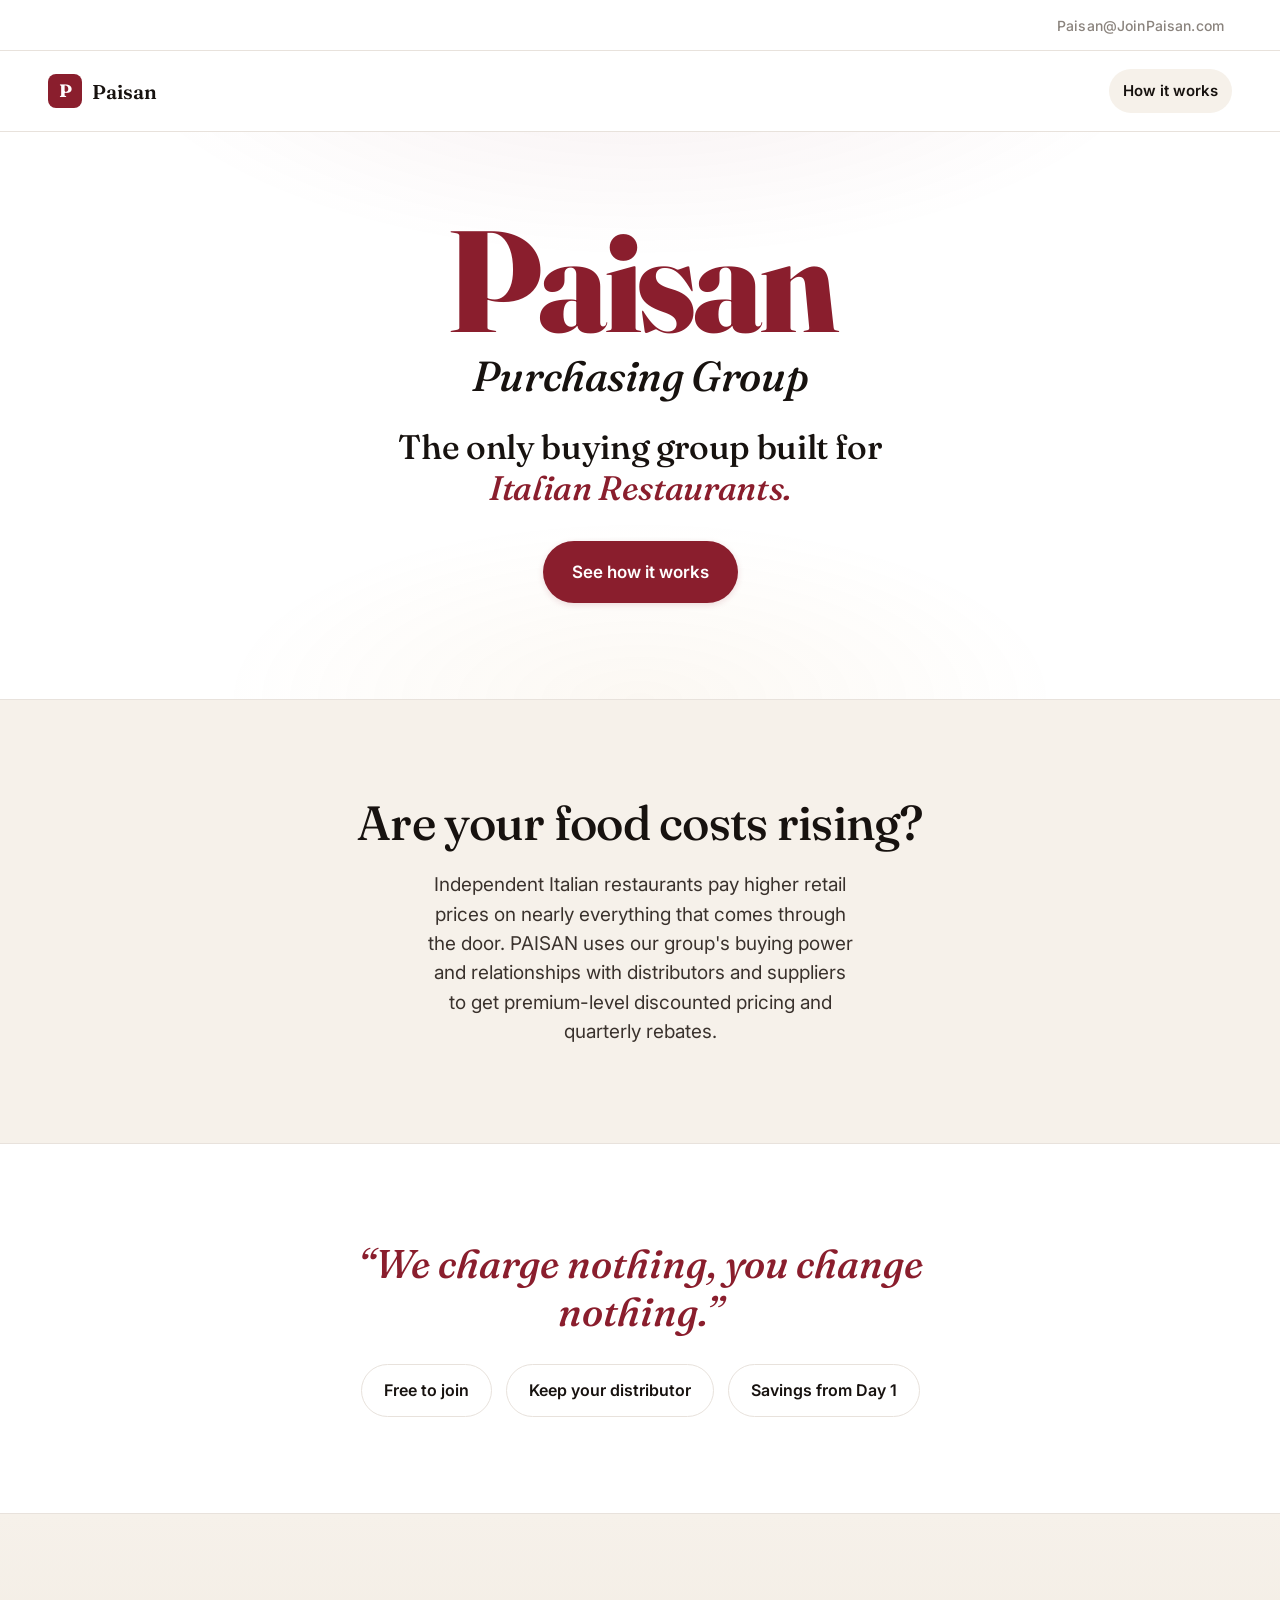
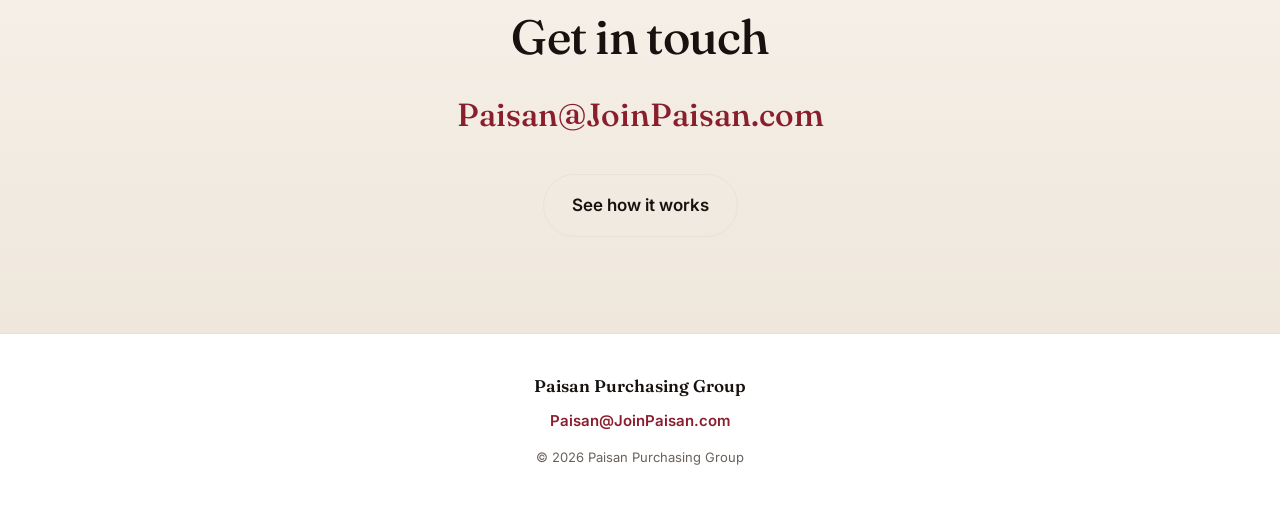
==== commit c3d22ae6: "Add files via upload" ====
--- a/index.html
+++ b/index.html
@@ -2,165 +2,78 @@
 <html lang="en">
 <head>
   <meta charset="utf-8" />
-  <meta name="viewport" content="width=device-width, initial-scale=1" />
-  <title>Paisan Purchasing Group — The buying group for Italian restaurants</title>
-  <meta name="description" content="Paisan Purchasing Group is the buying group for independent Italian restaurants. Chain-level pricing on the ingredients you already buy. Free to join. Keep your distributor." />
+  <meta name="viewport" content="width=device-width, initial-scale=1, viewport-fit=cover" />
+  <meta name="theme-color" content="#8a1e2d" />
+  <title>Paisan Purchasing Group</title>
+  <meta name="description" content="The only buying group built for Italian restaurants. Free to join. Keep your distributor." />
   <meta property="og:title" content="Paisan Purchasing Group" />
-  <meta property="og:description" content="The buying group for Italian restaurants. We charge nothing, you change nothing." />
+  <meta property="og:description" content="The only buying group built for Italian restaurants." />
   <meta property="og:type" content="website" />
   <link rel="preconnect" href="https://fonts.googleapis.com" />
   <link rel="preconnect" href="https://fonts.gstatic.com" crossorigin />
-  <link href="https://fonts.googleapis.com/css2?family=Fraunces:opsz,wght@9..144,400;9..144,500;9..144,600;9..144,700&family=Inter:wght@400;500;600;700&display=swap" rel="stylesheet" />
+  <link href="https://fonts.googleapis.com/css2?family=Fraunces:opsz,wght@9..144,500;9..144,600;9..144,700;9..144,800&family=Inter:wght@500;600;700&display=swap" rel="stylesheet" />
   <link rel="stylesheet" href="styles.css" />
 </head>
 <body>
+  <!-- TOP UTILITY BAR -->
+  <div class="topbar">
+    <a href="mailto:Paisan@JoinPaisan.com" class="topbar-email">Paisan@JoinPaisan.com</a>
+  </div>
+
   <header class="nav">
-    <div class="container nav-inner">
-      <a href="/" class="brand">
-        <span class="brand-mark">P</span>
-        <span class="brand-word">Paisan</span>
-      </a>
-      <nav>
-        <a href="/how-it-works.html">How it works</a>
-        <a href="#contact" class="nav-cta">Get in touch</a>
-      </nav>
-    </div>
+    <a href="/" class="brand">
+      <span class="brand-mark">P</span>
+      <span class="brand-word">Paisan</span>
+    </a>
+    <a href="/how-it-works.html" class="nav-link">How it works</a>
   </header>
 
-  <main id="top">
+  <main>
     <!-- HERO -->
     <section class="hero">
-      <div class="container">
-        <p class="eyebrow">Paisan Purchasing Group</p>
-        <h1 class="display">
-          The buying group for <em>Italian restaurants.</em>
-        </h1>
-        <p class="lede">
-          Large restaurant chains pay 30% less for the ingredients you order every week —
-          not because their kitchens are better, but because they buy together.
-          Paisan brings that same leverage to independent Italian operators.
-        </p>
-        <div class="cta-row">
-          <a href="/how-it-works.html" class="btn btn-primary">See how it works</a>
-          <a href="#contact" class="btn btn-ghost">Get in touch</a>
-        </div>
+      <div class="brand-title">
+        <h1 class="brand-title-main">Paisan</h1>
+        <p class="brand-title-sub">Purchasing Group</p>
       </div>
+      <p class="tagline">The only buying group built for <em>Italian Restaurants.</em></p>
+      <a href="/how-it-works.html" class="btn">See how it works</a>
     </section>
 
-    <!-- RISING COSTS BAND -->
-    <section class="section section-dark">
-      <div class="container center">
-        <p class="section-label">Why Paisan</p>
-        <h2 class="display-2 centered-heading">
-          Food costs are rising. <em>We keep them low — together.</em>
-        </h2>
-        <p class="body-lede center-text">
-          Independent Italian restaurants pay retail prices on nearly everything that
-          comes through the back door. Paisan pools the buying power of operators
-          across the country so every member gets chain-level pricing on the
-          ingredients they already use.
-        </p>
-      </div>
+    <!-- RISING COSTS -->
+    <section class="band band-cream">
+      <h2 class="band-heading">Are your food costs rising?</h2>
+      <p class="band-body">
+        Independent Italian restaurants pay higher retail prices on nearly everything
+        that comes through the door. PAISAN uses our group's buying power and
+        relationships with distributors and suppliers to get premium-level discounted
+        pricing and quarterly rebates.
+      </p>
     </section>
 
     <!-- PROMISE -->
-    <section class="section section-cream">
-      <div class="container">
-        <p class="section-label">The Paisan promise</p>
-        <h2 class="quote-heading">
-          <span class="quote-mark">&ldquo;</span>We charge nothing, you change nothing.<span class="quote-mark">&rdquo;</span>
-        </h2>
-        <p class="body-lede">
-          It's free to join and free to be a member. You don't need to change your
-          preferred distributor, your menu, or the way you run your kitchen. You keep
-          doing what you do — we go to work behind the scenes negotiating better prices
-          and rebates on your behalf.
-        </p>
-        <div class="promise-grid">
-          <div class="promise-item">
-            <h3>Free to join</h3>
-            <p>No signup fee, no monthly dues. Ever.</p>
-          </div>
-          <div class="promise-item">
-            <h3>Keep your distributor</h3>
-            <p>Work with the same supplier and route you use today.</p>
-          </div>
-          <div class="promise-item">
-            <h3>Savings start Day 1</h3>
-            <p>Quarterly rebate checks and contract pricing from the first order.</p>
-          </div>
-        </div>
-        <div class="cta-row center-cta">
-          <a href="/how-it-works.html" class="btn btn-primary">See how it works</a>
-        </div>
-      </div>
+    <section class="band band-white">
+      <p class="quote">&ldquo;We charge nothing, you change nothing.&rdquo;</p>
+      <ul class="check">
+        <li>Free to join</li>
+        <li>Keep your distributor</li>
+        <li>Savings from Day 1</li>
+      </ul>
     </section>
 
     <!-- CONTACT -->
-    <section class="section section-cta" id="contact">
-      <div class="container contact-inner">
-        <p class="section-label">Get in touch</p>
-        <h2 class="display-2">Bring your restaurant <em>into the group.</em></h2>
-        <p class="body-lede">
-          Drop us a line. Tell us about your restaurant and we'll be in touch to walk
-          you through membership.
-        </p>
-
-        <form class="contact-form" action="mailto:Paisan@joinPaisan.com" method="post" enctype="text/plain" onsubmit="return handleSubmit(event)">
-          <div class="field-row">
-            <label>
-              <span>Name</span>
-              <input type="text" name="name" required />
-            </label>
-            <label>
-              <span>Restaurant</span>
-              <input type="text" name="restaurant" />
-            </label>
-          </div>
-          <div class="field-row">
-            <label>
-              <span>Email</span>
-              <input type="email" name="email" required />
-            </label>
-            <label>
-              <span>Phone</span>
-              <input type="tel" name="phone" />
-            </label>
-          </div>
-          <label class="full">
-            <span>Tell us about your restaurant (optional)</span>
-            <textarea name="message" rows="4"></textarea>
-          </label>
-          <button type="submit" class="btn btn-primary">Send</button>
-          <p class="form-note" id="form-note">
-            Prefer email? Write us directly at
-            <a href="mailto:Paisan@joinPaisan.com">Paisan@joinPaisan.com</a>.
-          </p>
-        </form>
-      </div>
+    <section class="band band-cta" id="contact">
+      <h2 class="band-heading">Get in touch</h2>
+      <a href="mailto:Paisan@JoinPaisan.com" class="big-email">Paisan@JoinPaisan.com</a>
+      <a href="/how-it-works.html" class="btn btn-ghost">See how it works</a>
     </section>
   </main>
 
   <footer class="footer">
-    <div class="container footer-inner">
-      <div>
-        <p class="footer-brand">Paisan Purchasing Group</p>
-        <p class="footer-tag">The buying group for Italian restaurants.</p>
-      </div>
-      <div class="footer-right">
-        <a class="footer-email" href="mailto:Paisan@joinPaisan.com">Paisan@joinPaisan.com</a>
-        <p class="footer-copy">© <span id="year"></span> Paisan Purchasing Group.</p>
-      </div>
-    </div>
+    <p class="footer-brand">Paisan Purchasing Group</p>
+    <a href="mailto:Paisan@JoinPaisan.com" class="footer-email">Paisan@JoinPaisan.com</a>
+    <p class="footer-copy">© <span id="year"></span> Paisan Purchasing Group</p>
   </footer>
 
-  <script>
-    document.getElementById('year').textContent = new Date().getFullYear();
-    function handleSubmit(e) {
-      const note = document.getElementById('form-note');
-      note.textContent = "Opening your email app... if nothing happens, email Paisan@joinPaisan.com directly.";
-      return true;
-    }
-  </script>
+  <script>document.getElementById('year').textContent = new Date().getFullYear();</script>
 </body>
 </html>
--- a/styles.css
+++ b/styles.css
@@ -1,315 +1,335 @@
+/* Mobile-first. Phone-up; desktop enhancements at the bottom. */
 :root {
   --ink: #17120f;
   --ink-soft: #3a322d;
   --muted: #6a615b;
+  --gray: #8a837d;
   --line: #e8e2dc;
   --cream: #f6f1ea;
-  --cream-deep: #efe7dc;
   --paper: #ffffff;
   --wine: #8a1e2d;
   --wine-deep: #6f1724;
   --accent: #c9892f;
   --dark: #141210;
-  --radius: 14px;
-  --radius-sm: 8px;
-  --shadow-1: 0 1px 2px rgba(20, 16, 12, 0.06), 0 4px 16px rgba(20, 16, 12, 0.04);
-  --shadow-2: 0 2px 6px rgba(20, 16, 12, 0.08), 0 12px 32px rgba(20, 16, 12, 0.08);
   --serif: "Fraunces", "Iowan Old Style", Georgia, serif;
   --sans: "Inter", -apple-system, BlinkMacSystemFont, "Segoe UI", Helvetica, Arial, sans-serif;
 }
 
 * { box-sizing: border-box; }
 html, body { margin: 0; padding: 0; }
+html { -webkit-text-size-adjust: 100%; }
 body {
   font-family: var(--sans);
   color: var(--ink);
   background: var(--paper);
   -webkit-font-smoothing: antialiased;
   -moz-osx-font-smoothing: grayscale;
-  line-height: 1.55;
+  line-height: 1.45;
+  font-size: 17px;
 }
 a { color: inherit; text-decoration: none; }
-img { max-width: 100%; display: block; }
-
-/* Layout */
-.container {
-  max-width: 1120px;
-  margin: 0 auto;
-  padding: 0 24px;
-}
-.section {
-  padding: 96px 0;
-  border-top: 1px solid var(--line);
-}
-.section-cream { background: var(--cream); }
-.section-dark  { background: var(--dark); color: #f2ebe1; }
-.section-dark .section-label,
-.section-dark h2,
-.section-dark .body-lede { color: #f2ebe1; }
-.section-cta {
-  background: linear-gradient(180deg, var(--cream) 0%, var(--cream-deep) 100%);
-}
-
-.center { text-align: center; }
-.center > h2, .center > p { margin-left: auto; margin-right: auto; }
-.center-text { margin-left: auto; margin-right: auto; }
-.center-cta { justify-content: center; margin-top: 32px; }
-
-/* Nav */
+main { display: block; }
+
+/* ----- TOP UTILITY BAR ----- */
+.topbar {
+  background: #fff;
+  border-bottom: 1px solid var(--line);
+  padding: 10px 20px;
+  padding-top: calc(10px + env(safe-area-inset-top));
+  text-align: center;
+}
+.topbar-email {
+  color: var(--gray);
+  font-size: 14px;
+  font-weight: 500;
+  letter-spacing: 0.01em;
+  padding: 4px 8px;
+}
+.topbar-email:active { color: var(--wine); }
+
+/* ----- NAV ----- */
 .nav {
   position: sticky; top: 0; z-index: 30;
+  display: flex; align-items: center; justify-content: space-between;
+  padding: 14px 20px;
+  background: rgba(255,255,255,0.92);
   backdrop-filter: saturate(140%) blur(10px);
-  background: rgba(255,255,255,0.85);
   border-bottom: 1px solid var(--line);
 }
-.nav-inner {
-  display: flex; align-items: center; justify-content: space-between;
-  height: 68px;
-}
-.brand { display: inline-flex; align-items: center; gap: 10px; font-weight: 600; }
+.brand { display: inline-flex; align-items: center; gap: 10px; }
 .brand-mark {
   display: inline-grid; place-items: center;
-  width: 32px; height: 32px; border-radius: 8px;
-  background: var(--wine); color: #fff; font-family: var(--serif); font-weight: 700;
-  letter-spacing: 0.5px;
-}
-.brand-word { font-family: var(--serif); font-size: 20px; letter-spacing: 0.2px; }
-.nav nav { display: flex; align-items: center; gap: 24px; }
-.nav nav a { color: var(--ink-soft); font-size: 14px; font-weight: 500; }
-.nav nav a:hover { color: var(--ink); }
-.nav-cta {
-  background: var(--ink); color: #fff !important;
-  padding: 9px 14px; border-radius: 999px; font-size: 13px;
-}
-.nav-cta:hover { background: var(--wine); }
-
-/* Typography */
-.display, h1 {
-  font-family: var(--serif);
-  font-weight: 500;
-  font-size: clamp(40px, 6vw, 72px);
-  line-height: 1.05;
-  letter-spacing: -0.02em;
-  margin: 20px 0 24px;
-  max-width: 18ch;
-}
-.display em, h1 em { font-style: italic; color: var(--wine); }
-.display-2 {
-  font-family: var(--serif);
-  font-weight: 500;
-  font-size: clamp(36px, 5vw, 56px);
-  line-height: 1.08;
-  letter-spacing: -0.02em;
-  margin: 14px 0 20px;
-}
-.display-2 em { font-style: italic; color: var(--wine); }
-.centered-heading {
+  width: 34px; height: 34px; border-radius: 8px;
+  background: var(--wine); color: #fff;
+  font-family: var(--serif); font-weight: 700; font-size: 18px;
+}
+.brand-word { font-family: var(--serif); font-weight: 600; font-size: 20px; }
+.nav-link {
+  font-size: 15px; font-weight: 600; color: var(--ink);
+  padding: 10px 14px; border-radius: 999px;
+  background: var(--cream);
+  min-height: 44px; display: inline-flex; align-items: center;
+}
+.nav-link:active { background: var(--line); }
+
+/* ----- HERO ----- */
+.hero {
+  padding: 48px 24px 64px;
+  text-align: center;
+  background:
+    radial-gradient(900px 400px at 50% -20%, rgba(138,30,45,0.08), transparent 60%),
+    radial-gradient(700px 300px at 50% 100%, rgba(201,137,47,0.06), transparent 60%),
+    var(--paper);
+}
+.page-hero {
+  padding: 40px 24px 24px;
+  text-align: center;
+}
+
+/* ----- BIG CENTERED BRAND TITLE ----- */
+.brand-title {
+  margin: 0 0 28px;
+  text-align: center;
+}
+.brand-title-main {
+  font-family: var(--serif);
+  font-weight: 800;
+  font-size: clamp(64px, 18vw, 144px);
+  line-height: 0.95;
+  letter-spacing: -0.03em;
+  color: var(--wine);
+  margin: 0;
+}
+.brand-title-sub {
+  font-family: var(--serif);
+  font-weight: 500;
+  font-style: italic;
+  font-size: clamp(22px, 6vw, 42px);
+  line-height: 1.1;
+  letter-spacing: -0.01em;
+  color: var(--ink);
+  margin: 4px 0 0;
+}
+.brand-title-small .brand-title-main { font-size: clamp(44px, 12vw, 96px); }
+.brand-title-small .brand-title-sub { font-size: clamp(18px, 4.5vw, 32px); }
+
+.tagline {
+  font-family: var(--serif);
+  font-weight: 500;
+  font-size: clamp(22px, 5.5vw, 34px);
+  line-height: 1.2;
+  color: var(--ink);
+  margin: 0 auto 32px;
+  max-width: 24ch;
+  letter-spacing: -0.01em;
+}
+.tagline em { font-style: italic; color: var(--wine); }
+
+.eyebrow {
+  font-size: 12px;
+  font-weight: 700;
+  letter-spacing: 0.14em;
+  text-transform: uppercase;
+  color: var(--wine);
+  margin: 16px 0 12px;
+}
+
+/* ----- BUTTONS ----- */
+.btn {
+  display: inline-flex; align-items: center; justify-content: center;
+  padding: 18px 28px;
+  min-height: 56px;
+  font-size: 17px;
+  font-weight: 600;
+  border-radius: 999px;
+  background: var(--wine);
+  color: #fff !important;
+  border: 1px solid transparent;
+  box-shadow: 0 2px 6px rgba(138,30,45,0.15);
+  transition: transform .15s ease, background .2s ease;
+}
+.btn:active { background: var(--wine-deep); transform: scale(0.98); }
+.btn-ghost {
+  background: transparent;
+  color: var(--ink) !important;
+  border-color: var(--line);
+  box-shadow: none;
+}
+.btn-ghost:active { background: var(--cream); }
+
+/* ----- BANDS ----- */
+.band {
+  padding: 64px 24px;
+  text-align: center;
+  border-top: 1px solid var(--line);
+}
+.band-white { background: var(--paper); }
+.band-cream { background: var(--cream); }
+.band-dark { background: var(--dark); color: #f6f1ea; border-top: 0; }
+.band-dark .band-heading, .band-dark .band-body { color: #f6f1ea; }
+.band-cta { background: linear-gradient(180deg, var(--cream) 0%, #efe7dc 100%); }
+
+.band-heading {
+  font-family: var(--serif);
+  font-weight: 500;
+  font-size: clamp(30px, 7.5vw, 48px);
+  line-height: 1.12;
+  letter-spacing: -0.015em;
+  margin: 0 0 20px;
   max-width: 22ch;
   margin-left: auto; margin-right: auto;
 }
-h2 {
-  font-family: var(--serif);
-  font-weight: 500;
-  font-size: clamp(28px, 3.6vw, 44px);
+.band-body {
+  font-size: clamp(17px, 4.4vw, 19px);
+  color: var(--ink-soft);
+  line-height: 1.55;
+  max-width: 36ch;
+  margin: 0 auto;
+}
+.quote {
+  font-family: var(--serif);
+  font-style: italic;
+  font-weight: 500;
+  font-size: clamp(26px, 6.5vw, 40px);
+  line-height: 1.2;
+  color: var(--wine);
+  margin: 0 auto 28px;
+  max-width: 22ch;
+}
+.check {
+  list-style: none;
+  padding: 0;
+  margin: 0;
+  display: grid;
+  gap: 12px;
+  justify-items: center;
+}
+.check li {
+  font-size: 16px;
+  font-weight: 600;
+  color: var(--ink);
+  padding: 14px 22px;
+  background: #fff;
+  border-radius: 999px;
+  border: 1px solid var(--line);
+  min-height: 48px;
+  display: inline-flex; align-items: center;
+}
+
+.big-email {
+  display: block;
+  font-family: var(--serif);
+  font-weight: 500;
+  font-size: clamp(20px, 5.5vw, 32px);
+  color: var(--wine);
+  margin: 20px auto 28px;
+  word-break: break-word;
+  padding: 8px 0;
+  max-width: 100%;
+}
+.big-email:active { color: var(--wine-deep); }
+
+/* ----- STEPS ----- */
+.steps {
+  list-style: none;
+  padding: 0;
+  margin: 0;
+}
+.steps li {
+  padding: 36px 24px;
+  border-top: 1px solid var(--line);
+}
+.steps li:first-child { border-top: 0; }
+.steps li:nth-child(even) { background: var(--cream); }
+.step-num {
+  display: inline-block;
+  font-family: var(--serif);
+  font-weight: 500;
+  font-size: 48px;
+  line-height: 1;
+  color: var(--wine);
+  margin-bottom: 12px;
+}
+.steps h2 {
+  font-family: var(--serif);
+  font-weight: 500;
+  font-size: clamp(28px, 7vw, 40px);
   line-height: 1.15;
+  margin: 0 0 8px;
   letter-spacing: -0.015em;
-  margin: 12px 0 24px;
-}
-h3 {
-  font-family: var(--sans);
-  font-weight: 600;
+}
+.steps p {
   font-size: 18px;
-  letter-spacing: -0.005em;
-  margin: 0 0 8px;
-}
-.eyebrow, .section-label {
-  font-family: var(--sans);
-  font-weight: 600;
-  font-size: 12px;
-  letter-spacing: 0.14em;
-  text-transform: uppercase;
-  color: var(--wine);
+  color: var(--ink-soft);
   margin: 0;
 }
-.section-dark .section-label { color: var(--accent); }
-.lede {
-  font-size: clamp(17px, 1.4vw, 20px);
-  color: var(--ink-soft);
-  max-width: 62ch;
-  margin: 0 0 32px;
-}
-.body-lede {
-  font-size: clamp(16px, 1.2vw, 18px);
-  color: var(--ink-soft);
-  max-width: 70ch;
-  margin: 0 0 20px;
-}
-.body-lede.no-max { max-width: none; }
-.section-dark .body-lede { color: #d5ccc0; }
-
-/* Hero */
-.hero {
-  padding: 120px 0 88px;
-  background:
-    radial-gradient(1200px 500px at 10% -20%, rgba(138,30,45,0.08), transparent 60%),
-    radial-gradient(900px 400px at 100% 0%, rgba(201,137,47,0.08), transparent 60%),
-    var(--paper);
-}
-.page-hero {
-  padding: 96px 0 48px;
-  background: var(--paper);
-}
-.cta-row { display: flex; gap: 12px; flex-wrap: wrap; margin-bottom: 0; }
-
-/* Buttons */
-.btn {
-  display: inline-flex; align-items: center; justify-content: center;
-  padding: 14px 22px;
-  border-radius: 999px;
-  font-weight: 600; font-size: 15px;
-  transition: transform .15s ease, background .2s ease, color .2s ease, box-shadow .2s ease;
-  border: 1px solid transparent;
-  cursor: pointer;
-}
-.btn-primary { background: var(--wine); color: #fff; box-shadow: var(--shadow-1); }
-.btn-primary:hover { background: var(--wine-deep); transform: translateY(-1px); }
-.btn-ghost { background: transparent; color: var(--ink); border-color: var(--line); }
-.btn-ghost:hover { background: var(--cream); }
-
-/* Quote / promise heading */
-.quote-heading {
-  font-family: var(--serif);
-  font-weight: 500;
-  font-style: italic;
-  font-size: clamp(32px, 4.5vw, 52px);
-  line-height: 1.15;
-  letter-spacing: -0.015em;
-  color: var(--ink);
-  margin: 10px 0 28px;
-  max-width: 22ch;
-}
-.quote-mark {
-  color: var(--wine);
-  font-family: var(--serif);
-  font-style: normal;
-  margin: 0 2px;
-}
-
-/* Promise grid */
-.promise-grid {
-  display: grid; grid-template-columns: repeat(3, 1fr); gap: 20px;
-  margin-top: 40px;
-}
-.promise-item {
-  background: var(--paper);
-  border: 1px solid var(--line);
-  border-radius: var(--radius);
-  padding: 24px;
-  box-shadow: var(--shadow-1);
-}
-.promise-item h3 { margin-bottom: 6px; }
-.promise-item p { margin: 0; color: var(--ink-soft); font-size: 15px; }
-
-/* Vertical steps */
-.steps-vertical {
-  list-style: none; padding: 0; margin: 24px 0 0;
-  display: grid; gap: 24px;
-}
-.steps-vertical li {
-  display: grid;
-  grid-template-columns: 120px 1fr;
-  gap: 32px;
-  align-items: start;
-  padding: 28px 0;
-  border-top: 1px solid var(--line);
-}
-.steps-vertical li:first-child { border-top: 0; padding-top: 0; }
-.step-num-lg {
-  font-family: var(--serif);
-  font-weight: 500;
-  font-size: clamp(48px, 6vw, 72px);
-  color: var(--wine);
-  line-height: 1;
-  letter-spacing: -0.02em;
-}
-.step-title {
-  font-family: var(--serif);
-  font-weight: 500;
-  font-size: clamp(24px, 3vw, 32px);
-  line-height: 1.2;
-  margin: 0 0 10px;
-  letter-spacing: -0.01em;
-}
-
-/* Contact */
-.contact-inner { max-width: 760px; margin: 0 auto; }
-.contact-form {
-  background: #fff;
-  border: 1px solid var(--line);
-  border-radius: var(--radius);
-  padding: 28px;
-  box-shadow: var(--shadow-2);
-  margin-top: 8px;
-}
-.field-row { display: grid; grid-template-columns: 1fr 1fr; gap: 16px; margin-bottom: 16px; }
-.contact-form label { display: block; }
-.contact-form label.full { margin-bottom: 20px; }
-.contact-form span {
-  display: block;
-  font-size: 12px; color: var(--muted); font-weight: 600;
-  letter-spacing: 0.06em; text-transform: uppercase;
-  margin-bottom: 6px;
-}
-.contact-form input, .contact-form textarea {
-  width: 100%;
-  font: inherit; color: var(--ink);
-  padding: 12px 14px;
-  border: 1px solid var(--line); border-radius: var(--radius-sm);
-  background: var(--cream);
-  transition: border-color .15s ease, background .15s ease;
-}
-.contact-form input:focus, .contact-form textarea:focus {
-  outline: none; border-color: var(--wine); background: #fff;
-}
-.form-note { font-size: 13px; color: var(--muted); margin: 12px 0 0; }
-.form-note a { color: var(--wine); text-decoration: underline; }
-
-/* Footer */
+
+/* ----- FOOTER ----- */
 .footer {
-  padding: 36px 0;
+  padding: 32px 24px calc(32px + env(safe-area-inset-bottom));
   border-top: 1px solid var(--line);
   background: var(--paper);
-}
-.footer-inner {
-  display: flex; justify-content: space-between; align-items: flex-end; gap: 16px; flex-wrap: wrap;
-}
-.footer-brand { font-family: var(--serif); font-weight: 600; font-size: 18px; margin: 0; }
-.footer-tag { color: var(--muted); font-size: 14px; margin: 2px 0 0; }
-.footer-right { text-align: right; }
+  text-align: center;
+}
+.footer-brand {
+  font-family: var(--serif); font-weight: 600; font-size: 17px;
+  margin: 0 0 4px;
+}
 .footer-email {
   display: inline-block;
-  color: var(--wine);
+  font-size: 15px;
   font-weight: 600;
-  font-size: 15px;
-  margin-bottom: 4px;
-}
-.footer-email:hover { color: var(--wine-deep); }
-.footer-copy { color: var(--muted); font-size: 13px; margin: 0; }
-
-/* Responsive */
-@media (max-width: 960px) {
-  .nav nav { gap: 16px; }
-  .promise-grid { grid-template-columns: 1fr 1fr; }
-  .steps-vertical li { grid-template-columns: 80px 1fr; gap: 20px; }
-}
-@media (max-width: 600px) {
-  .section { padding: 72px 0; }
-  .hero { padding: 88px 0 64px; }
-  .page-hero { padding: 72px 0 32px; }
-  .promise-grid { grid-template-columns: 1fr; }
-  .field-row { grid-template-columns: 1fr; }
-  .steps-vertical li { grid-template-columns: 1fr; gap: 8px; }
-  .step-num-lg { font-size: 40px; }
-  .footer-inner { flex-direction: column; align-items: flex-start; }
-  .footer-right { text-align: left; }
-}
+  color: var(--wine);
+  padding: 8px 0;
+}
+.footer-copy { color: var(--muted); font-size: 13px; margin: 8px 0 0; }
+
+/* ============================================================ */
+/* Desktop enhancements                                          */
+/* ============================================================ */
+@media (min-width: 768px) {
+  body { font-size: 18px; }
+
+  .topbar { padding: 12px 48px; text-align: right; }
+  .topbar-email { font-size: 14px; }
+
+  .nav { padding: 18px 48px; }
+
+  .hero {
+    padding: 80px 48px 96px;
+    max-width: 1120px;
+    margin: 0 auto;
+  }
+  .page-hero {
+    padding: 64px 48px 32px;
+    max-width: 1120px;
+    margin: 0 auto;
+  }
+
+  .band { padding: 96px 48px; }
+
+  .check {
+    grid-auto-flow: column;
+    grid-auto-columns: max-content;
+    justify-content: center;
+    gap: 14px;
+  }
+
+  .steps {
+    max-width: 960px;
+    margin: 0 auto;
+  }
+  .steps li {
+    padding: 56px 48px;
+    display: grid;
+    grid-template-columns: 120px 1fr;
+    gap: 32px;
+    align-items: start;
+    text-align: left;
+  }
+  .step-num { font-size: 72px; margin-bottom: 0; }
+
+  .footer {
+    padding: 40px 48px calc(40px + env(safe-area-inset-bottom));
+  }
+}
